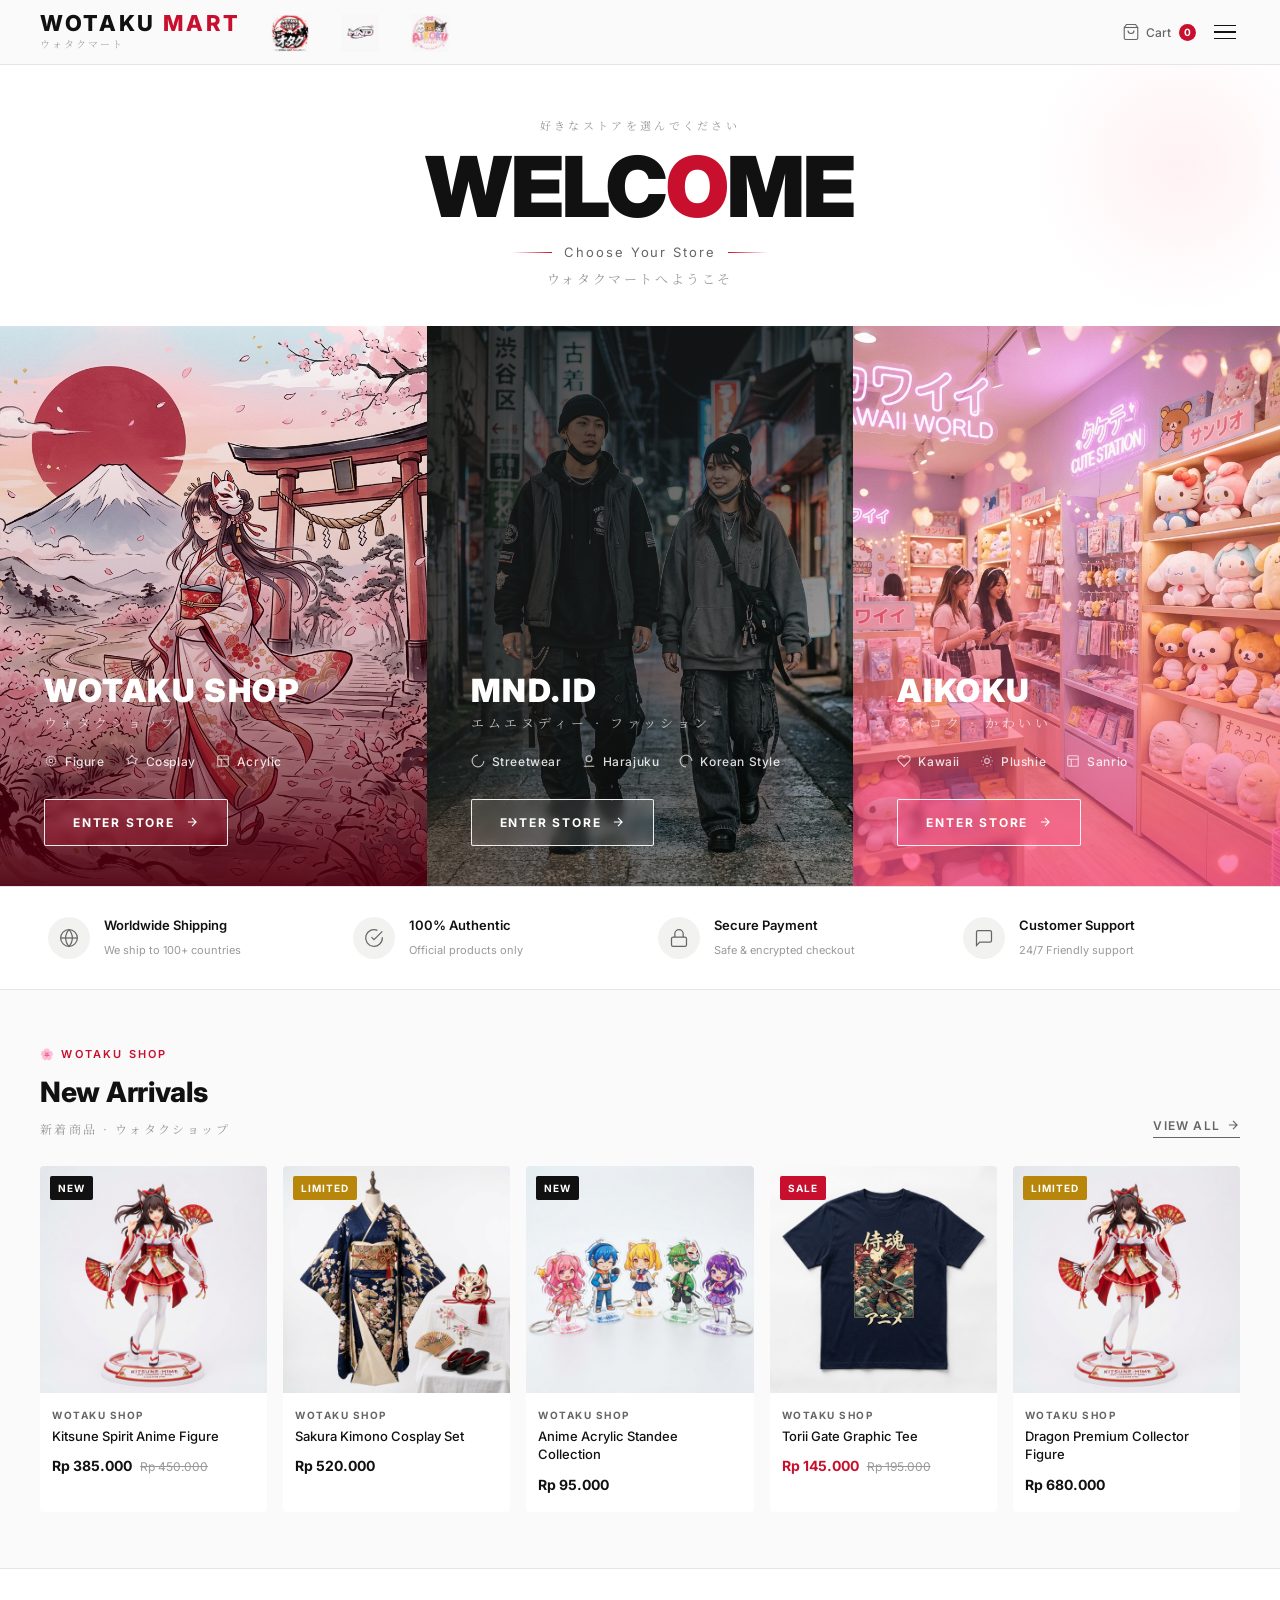
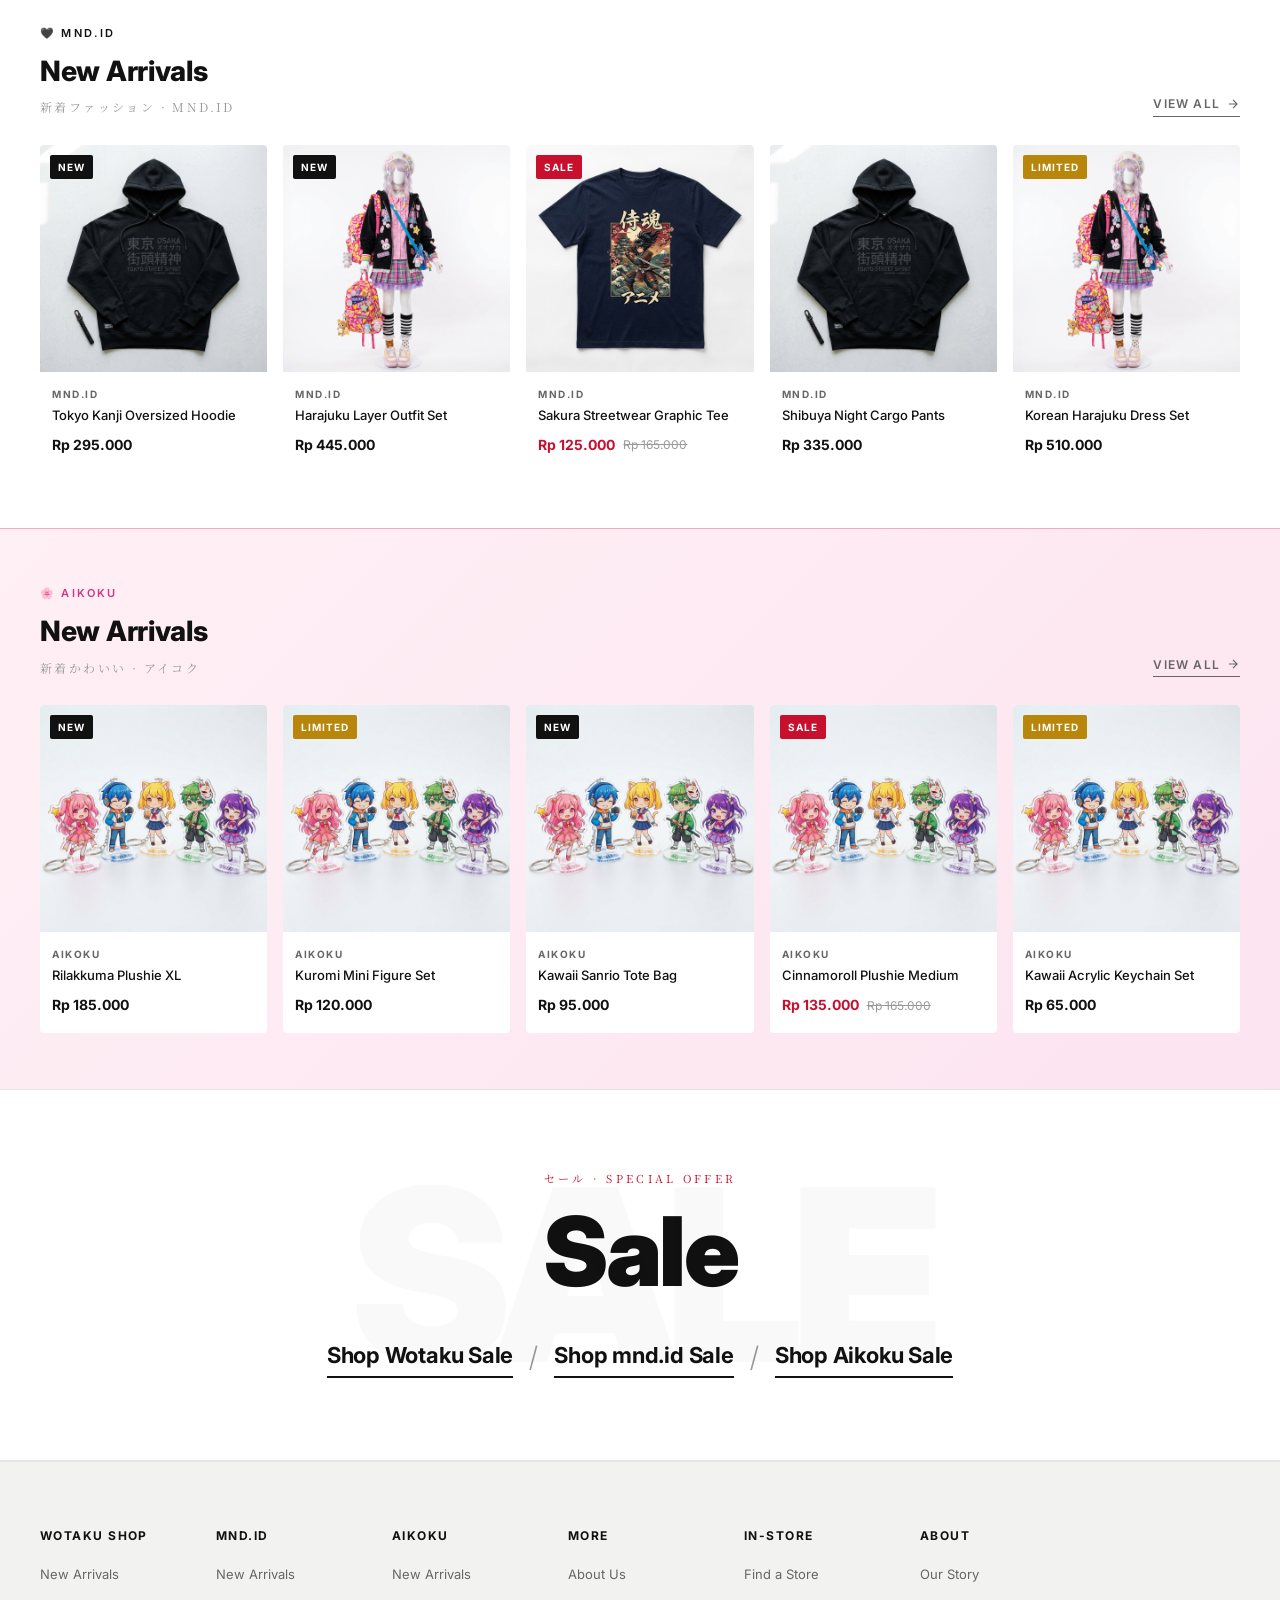
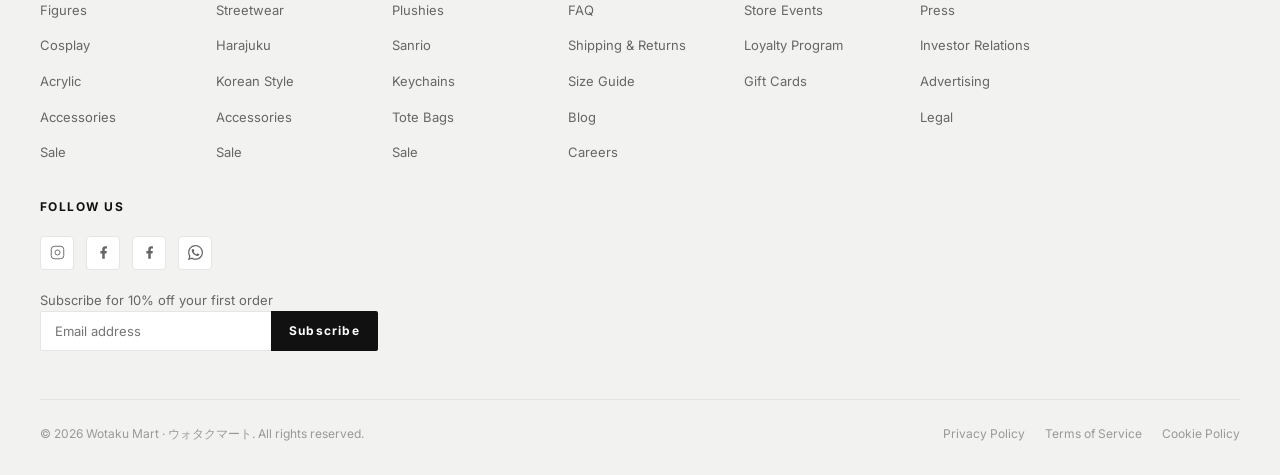
==== index.html @ 978fac5f "update" ====
<!DOCTYPE html>
<html lang="id">

<head>
  <meta charset="UTF-8" />
  <meta name="viewport" content="width=device-width, initial-scale=1.0" />
  <title>WOTAKU MART — Japanese Merchandise & Fashion Shop</title>
  <meta name="description"
    content="Wotaku Mart — Premium Japanese merchandise, anime figures, cosplay & Harajuku streetwear. Shop Wotaku Shop and mnd.id collections." />
  <meta name="keywords"
    content="anime merchandise, Japanese fashion, cosplay, Harajuku, streetwear, otaku shop, figure collection" />
  <meta property="og:title" content="WOTAKU MART — Japanese Merchandise & Fashion" />
  <meta property="og:description" content="Premium Japanese merchandise and fashion - Wotaku Shop & mnd.id" />
  <link rel="stylesheet" href="css/style.css" />
  <link rel="preconnect" href="https://fonts.googleapis.com" />
  <link rel="preconnect" href="https://fonts.gstatic.com" crossorigin />
</head>

<body>

  <!-- Sakura Particles -->
  <div class="sakura-container" id="sakuraContainer" aria-hidden="true"></div>

  <!-- Mobile Menu Overlay -->
  <div class="menu-overlay" id="menuOverlay" role="dialog" aria-modal="true" aria-label="Navigation Menu"></div>
  <nav class="mobile-menu" id="mobileMenu" aria-label="Mobile Navigation">
    <div class="mobile-menu-header">
      <div class="mobile-menu-logo">WOTAKU <span class="red">MART</span></div>
      <button class="close-menu-btn" id="closeMenuBtn" aria-label="Close menu">
        <svg viewBox="0 0 24 24" fill="none" stroke="currentColor" stroke-width="1.5">
          <path d="M6 18L18 6M6 6l12 12" />
        </svg>
      </button>
    </div>
    <div class="mobile-nav-links">
      <a href="index.html" class="mobile-logo-link">
        <img src="assets/images/logo_wotaku.png" alt="Wotaku Shop" class="mobile-brand-logo" />
        <span class="nav-jp">ウォタクショップ</span>
      </a>
      <a href="#mnd-id" class="mobile-logo-link">
        <img src="assets/images/logo_mnd.png" alt="MND.ID" class="mobile-brand-logo" />
        <span class="nav-jp">エムエヌディー</span>
      </a>
      <a href="#aikoku" class="mobile-logo-link">
        <img src="assets/images/logo_AIKOKU.png" alt="Aikoku" class="mobile-brand-logo" />
        <span class="nav-jp">アイコク</span>
      </a>
      <a href="index.html" class="mobile-nav-main">
        <svg viewBox="0 0 24 24" fill="none" stroke="currentColor" stroke-width="1.5" width="18" height="18"><path d="M3 9l9-7 9 7v11a2 2 0 0 1-2 2H5a2 2 0 0 1-2-2z"/><polyline points="9 22 9 12 15 12 15 22"/></svg>
        Home
      </a>
      <a href="shop.html" class="mobile-nav-main">
        <svg viewBox="0 0 24 24" fill="none" stroke="currentColor" stroke-width="1.5" width="18" height="18"><path d="M6 2L3 6v14a2 2 0 0 0 2 2h14a2 2 0 0 0 2-2V6l-3-4z"/><line x1="3" y1="6" x2="21" y2="6"/><path d="M16 10a4 4 0 0 1-8 0"/></svg>
        Shop
      </a>
      <a href="contact.html" class="mobile-nav-main">
        <svg viewBox="0 0 24 24" fill="none" stroke="currentColor" stroke-width="1.5" width="18" height="18"><path d="M21 15a2 2 0 0 1-2 2H7l-4 4V5a2 2 0 0 1 2-2h14a2 2 0 0 1 2 2z"/></svg>
        Contact
      </a>
    </div>
  </nav>


  <!-- ═══ NAVBAR ═══ -->
  <header class="navbar" id="navbar">
    <div class="nav-container">
      <!-- Nav Left: Logo + Store logos -->
      <div class="nav-left">
        <a href="#" class="nav-logo" aria-label="Wotaku Mart Home">
          <div class="logo-brand">WOTAKU <span class="red">MART</span></div>
          <div class="logo-jp">ウォタクマート</div>
        </a>
        <nav class="nav-links" aria-label="Main navigation">
          <a href="#wotaku-shop" class="nav-logo-link">
            <img src="assets/images/logo_wotaku.png" alt="Wotaku Shop" class="nav-brand-logo" />
          </a>
          <a href="#mnd-id" class="nav-logo-link">
            <img src="assets/images/logo_mnd.png" alt="MND.ID" class="nav-brand-logo" />
          </a>
          <a href="#aikoku" class="nav-logo-link">
            <img src="assets/images/logo_AIKOKU.png" alt="Aikoku" class="nav-brand-logo" />
          </a>
        </nav>
      </div>

      <!-- Nav Right: Cart + Hamburger -->
      <div class="nav-right">
        <button class="nav-icon-btn" aria-label="Shopping cart, 0 items" id="cartBtn">
          <svg viewBox="0 0 24 24" fill="none" stroke="currentColor" stroke-width="1.5">
            <path d="M6 2L3 6v14a2 2 0 0 0 2 2h14a2 2 0 0 0 2-2V6l-3-4z" />
            <line x1="3" y1="6" x2="21" y2="6" />
            <path d="M16 10a4 4 0 0 1-8 0" />
          </svg>
          <span>Cart</span>
          <span class="cart-count" aria-label="0 items">0</span>
        </button>
        <button class="hamburger-btn" id="hamburgerBtn" aria-label="Open menu" aria-expanded="false">
          <span></span>
          <span></span>
          <span></span>
        </button>
      </div>
    </div>
  </header>

  <!-- ═══ HERO — STORE SELECTOR ═══ -->
  <section class="hero-section" aria-labelledby="hero-heading">
    <!-- Side Labels (inspired by HBX) -->
    <div class="side-label side-label-left" aria-hidden="true">アニメ ANIME</div>
    <div class="side-label side-label-right" aria-hidden="true">ファッション FASHION</div>

    <!-- Welcome Text -->
    <div class="hero-welcome fade-up">
      <p class="hero-welcome-sub">好きなストアを選んでください</p>
      <h1 id="hero-heading">WELC<span class="red">O</span>ME</h1>
      <div class="hero-divider">Choose Your Store</div>
      <p class="hero-jp-subtitle">ウォタクマートへようこそ</p>
    </div>

    <!-- Store Panels -->
    <div class="store-panels" role="navigation" aria-label="Store Selection">

      <!-- Panel 1: Wotaku Shop -->
      <article class="store-panel panel-wotaku fade-up" id="wotaku-shop" tabindex="0" role="button"
        aria-label="Enter Wotaku Shop - Anime merchandise store">
        <div class="panel-bg"
          style="background-image: url('assets/images/hero_wotaku.png'); background-size: cover; background-repeat: no-repeat; background-position: center; background-color: #7a0a1a;">
        </div>
        <div class="panel-overlay"></div>
        <div class="panel-content">

          <h2 class="panel-title">WOTAKU SHOP</h2>
          <p class="panel-title-jp">ウォタクショップ</p>
          <div class="panel-tags">
            <span class="panel-tag">
              <svg viewBox="0 0 24 24" fill="none" stroke="currentColor" stroke-width="2">
                <circle cx="12" cy="12" r="3" />
                <circle cx="12" cy="12" r="8" stroke-dasharray="2 1" />
              </svg>
              Figure
            </span>
            <span class="panel-tag">
              <svg viewBox="0 0 24 24" fill="none" stroke="currentColor" stroke-width="2">
                <path d="M12 2L8 7l-5 1.5 3.5 3.5L5.5 17 12 14l6.5 3-.5-5L21 8.5 16 7z" />
              </svg>
              Cosplay
            </span>
            <span class="panel-tag">
              <svg viewBox="0 0 24 24" fill="none" stroke="currentColor" stroke-width="2">
                <rect x="3" y="3" width="18" height="18" rx="2" />
                <path d="M3 9h18M9 21V9" />
              </svg>
              Acrylic
            </span>
          </div>
          <a href="shop.html#wotaku-section" class="panel-cta" aria-label="Enter Wotaku Shop">
            ENTER STORE
            <svg viewBox="0 0 24 24" fill="none" stroke="currentColor" stroke-width="2">
              <path d="M5 12h14M12 5l7 7-7 7" />
            </svg>
          </a>
        </div>
      </article>

      <!-- Panel 2: mnd.id -->
      <article class="store-panel panel-mnd fade-up" id="mnd-id" tabindex="0" role="button"
        aria-label="Enter MND.ID - Japanese streetwear fashion store">
        <div class="panel-bg"
          style="background-image: url('assets/images/hero_mnd.png'); background-size: cover; background-position: center;">
        </div>
        <div class="panel-overlay"></div>
        <div class="panel-content">

          <h2 class="panel-title">MND.ID</h2>
          <p class="panel-title-jp">エムエヌディー · ファッション</p>
          <div class="panel-tags">
            <span class="panel-tag">
              <svg viewBox="0 0 24 24" fill="none" stroke="currentColor" stroke-width="2">
                <path d="M12 2a10 10 0 1 0 10 10" />
              </svg>
              Streetwear
            </span>
            <span class="panel-tag">
              <svg viewBox="0 0 24 24" fill="none" stroke="currentColor" stroke-width="2">
                <circle cx="12" cy="8" r="5" />
                <path d="M3 21h18" />
              </svg>
              Harajuku
            </span>
            <span class="panel-tag">
              <svg viewBox="0 0 24 24" fill="none" stroke="currentColor" stroke-width="2">
                <path d="M12 22C6.48 22 2 17.52 2 12S6.48 2 12 2s10 4.48 10 10" />
              </svg>
              Korean Style
            </span>
          </div>
          <a href="shop.html#mnd-section" class="panel-cta" aria-label="Enter MND.ID fashion store">
            ENTER STORE
            <svg viewBox="0 0 24 24" fill="none" stroke="currentColor" stroke-width="2">
              <path d="M5 12h14M12 5l7 7-7 7" />
            </svg>
          </a>
        </div>
      </article>

      <!-- Panel 3: Aikoku -->
      <article class="store-panel panel-aikoku fade-up" id="aikoku" tabindex="0" role="button"
        aria-label="Enter Aikoku - Kawaii merchandise store">
        <div class="panel-bg"
          style="background-image: url('assets/images/hero_aikoku.png'); background-size: cover; background-position: center; background-color: #f9a8c4;">
        </div>
        <div class="panel-overlay" style="background: linear-gradient(to top, rgba(249,80,140,0.75) 0%, rgba(249,168,196,0.15) 60%, transparent 100%);"></div>
        <div class="panel-content">
          <h2 class="panel-title">AIKOKU</h2>
          <p class="panel-title-jp">アイコク · かわいい</p>
          <div class="panel-tags">
            <span class="panel-tag">
              <svg viewBox="0 0 24 24" fill="none" stroke="currentColor" stroke-width="2">
                <path d="M20.84 4.61a5.5 5.5 0 0 0-7.78 0L12 5.67l-1.06-1.06a5.5 5.5 0 0 0-7.78 7.78l1.06 1.06L12 21.23l7.78-7.78 1.06-1.06a5.5 5.5 0 0 0 0-7.78z" />
              </svg>
              Kawaii
            </span>
            <span class="panel-tag">
              <svg viewBox="0 0 24 24" fill="none" stroke="currentColor" stroke-width="2">
                <circle cx="12" cy="12" r="4"/>
                <path d="M12 2v2M12 20v2M4.93 4.93l1.41 1.41M17.66 17.66l1.41 1.41M2 12h2M20 12h2M4.93 19.07l1.41-1.41M17.66 6.34l1.41-1.41"/>
              </svg>
              Plushie
            </span>
            <span class="panel-tag">
              <svg viewBox="0 0 24 24" fill="none" stroke="currentColor" stroke-width="2">
                <rect x="3" y="3" width="18" height="18" rx="2" />
                <path d="M3 9h18M9 21V9" />
              </svg>
              Sanrio
            </span>
          </div>
          <a href="shop.html#aikoku-section" class="panel-cta" aria-label="Enter Aikoku store">
            ENTER STORE
            <svg viewBox="0 0 24 24" fill="none" stroke="currentColor" stroke-width="2">
              <path d="M5 12h14M12 5l7 7-7 7" />
            </svg>
          </a>
        </div>
      </article>

    </div>
  </section>

  <!-- ═══ TRUST BADGES ═══ -->
  <section class="trust-badges" aria-label="Shopping guarantees">
    <div class="trust-inner">
      <div class="trust-item fade-up">
        <div class="trust-icon">
          <svg viewBox="0 0 24 24" fill="none" stroke="currentColor" stroke-width="1.5">
            <circle cx="12" cy="12" r="10" />
            <path d="M12 2a14.5 14.5 0 0 0 0 20 14.5 14.5 0 0 0 0-20" />
            <path d="M2 12h20" />
          </svg>
        </div>
        <div class="trust-text">
          <strong>Worldwide Shipping</strong>
          <span>We ship to 100+ countries</span>
        </div>
      </div>
      <div class="trust-item fade-up" style="transition-delay: 0.1s">
        <div class="trust-icon">
          <svg viewBox="0 0 24 24" fill="none" stroke="currentColor" stroke-width="1.5">
            <path d="M22 11.08V12a10 10 0 1 1-5.93-9.14" />
            <polyline points="22 4 12 14.01 9 11.01" />
          </svg>
        </div>
        <div class="trust-text">
          <strong>100% Authentic</strong>
          <span>Official products only</span>
        </div>
      </div>
      <div class="trust-item fade-up" style="transition-delay: 0.2s">
        <div class="trust-icon">
          <svg viewBox="0 0 24 24" fill="none" stroke="currentColor" stroke-width="1.5">
            <rect x="3" y="11" width="18" height="11" rx="2" ry="2" />
            <path d="M7 11V7a5 5 0 0 1 10 0v4" />
          </svg>
        </div>
        <div class="trust-text">
          <strong>Secure Payment</strong>
          <span>Safe & encrypted checkout</span>
        </div>
      </div>
      <div class="trust-item fade-up" style="transition-delay: 0.3s">
        <div class="trust-icon">
          <svg viewBox="0 0 24 24" fill="none" stroke="currentColor" stroke-width="1.5">
            <path d="M21 15a2 2 0 0 1-2 2H7l-4 4V5a2 2 0 0 1 2-2h14a2 2 0 0 1 2 2z" />
          </svg>
        </div>
        <div class="trust-text">
          <strong>Customer Support</strong>
          <span>24/7 Friendly support</span>
        </div>
      </div>
    </div>
  </section>

  <!-- ═══ NEW ARRIVALS — WOTAKU SHOP ═══ -->
  <section class="product-section" aria-labelledby="wotaku-arrivals-title" id="new-arrivals">
    <div class="section-header fade-up">
      <div class="section-title-group">
        <p class="section-tag">🌸 Wotaku Shop</p>
        <h2 class="section-title" id="wotaku-arrivals-title">New Arrivals</h2>
        <p class="section-title-jp">新着商品 · ウォタクショップ</p>
      </div>
      <a href="shop.html#wotaku-section" class="section-view-all">
        View All
        <svg viewBox="0 0 24 24" fill="none" stroke="currentColor" stroke-width="2">
          <path d="M5 12h14M12 5l7 7-7 7" />
        </svg>
      </a>
    </div>

    <div class="product-scroll-wrapper">
      <button class="scroll-btn scroll-btn-prev" aria-label="Scroll left" data-target="wotakuScroll">
        <svg viewBox="0 0 24 24" fill="none" stroke="currentColor" stroke-width="2">
          <path d="M19 12H5M12 19l-7-7 7-7" />
        </svg>
      </button>
      <div class="product-scroll" id="wotakuScroll" role="list">

        <!-- Product 1 -->
        <article class="product-card fade-up" role="listitem">
          <div class="product-image-wrap">
            <img src="assets/images/prod_figure.png" alt="Kitsune Spirit Anime Figure" loading="lazy" />
            <span class="product-badge badge-new">New</span>
            <button class="product-wishlist" aria-label="Add to wishlist">
              <svg viewBox="0 0 24 24" fill="none" stroke="currentColor" stroke-width="2">
                <path
                  d="M20.84 4.61a5.5 5.5 0 0 0-7.78 0L12 5.67l-1.06-1.06a5.5 5.5 0 0 0-7.78 7.78l1.06 1.06L12 21.23l7.78-7.78 1.06-1.06a5.5 5.5 0 0 0 0-7.78z" />
              </svg>
            </button>
          </div>
          <div class="product-info">
            <p class="product-brand">Wotaku Shop</p>
            <p class="product-name">Kitsune Spirit Anime Figure</p>
            <div class="product-price">
              <span>Rp 385.000</span>
              <span class="price-original">Rp 450.000</span>
            </div>
          </div>
        </article>

        <!-- Product 2 -->
        <article class="product-card fade-up" style="transition-delay: 0.08s" role="listitem">
          <div class="product-image-wrap">
            <img src="assets/images/prod_cosplay.png" alt="Sakura Kimono Cosplay Set" loading="lazy" />
            <span class="product-badge badge-limited">Limited</span>
            <button class="product-wishlist" aria-label="Add to wishlist">
              <svg viewBox="0 0 24 24" fill="none" stroke="currentColor" stroke-width="2">
                <path
                  d="M20.84 4.61a5.5 5.5 0 0 0-7.78 0L12 5.67l-1.06-1.06a5.5 5.5 0 0 0-7.78 7.78l1.06 1.06L12 21.23l7.78-7.78 1.06-1.06a5.5 5.5 0 0 0 0-7.78z" />
              </svg>
            </button>
          </div>
          <div class="product-info">
            <p class="product-brand">Wotaku Shop</p>
            <p class="product-name">Sakura Kimono Cosplay Set</p>
            <div class="product-price">
              <span>Rp 520.000</span>
            </div>
          </div>
        </article>

        <!-- Product 3 -->
        <article class="product-card fade-up" style="transition-delay: 0.16s" role="listitem">
          <div class="product-image-wrap">
            <img src="assets/images/prod_acrylic.png" alt="Anime Acrylic Standee Collection" loading="lazy" />
            <span class="product-badge badge-new">New</span>
            <button class="product-wishlist" aria-label="Add to wishlist">
              <svg viewBox="0 0 24 24" fill="none" stroke="currentColor" stroke-width="2">
                <path
                  d="M20.84 4.61a5.5 5.5 0 0 0-7.78 0L12 5.67l-1.06-1.06a5.5 5.5 0 0 0-7.78 7.78l1.06 1.06L12 21.23l7.78-7.78 1.06-1.06a5.5 5.5 0 0 0 0-7.78z" />
              </svg>
            </button>
          </div>
          <div class="product-info">
            <p class="product-brand">Wotaku Shop</p>
            <p class="product-name">Anime Acrylic Standee Collection</p>
            <div class="product-price">
              <span>Rp 95.000</span>
            </div>
          </div>
        </article>

        <!-- Product 4 -->
        <article class="product-card fade-up" style="transition-delay: 0.24s" role="listitem">
          <div class="product-image-wrap">
            <img src="assets/images/prod_tshirt.png" alt="Torii Gate Graphic Tee" loading="lazy" />
            <span class="product-badge badge-sale">Sale</span>
            <button class="product-wishlist" aria-label="Add to wishlist">
              <svg viewBox="0 0 24 24" fill="none" stroke="currentColor" stroke-width="2">
                <path
                  d="M20.84 4.61a5.5 5.5 0 0 0-7.78 0L12 5.67l-1.06-1.06a5.5 5.5 0 0 0-7.78 7.78l1.06 1.06L12 21.23l7.78-7.78 1.06-1.06a5.5 5.5 0 0 0 0-7.78z" />
              </svg>
            </button>
          </div>
          <div class="product-info">
            <p class="product-brand">Wotaku Shop</p>
            <p class="product-name">Torii Gate Graphic Tee</p>
            <div class="product-price">
              <span class="price-sale">Rp 145.000</span>
              <span class="price-original">Rp 195.000</span>
            </div>
          </div>
        </article>

        <!-- Product 5 -->
        <article class="product-card fade-up" style="transition-delay: 0.32s" role="listitem">
          <div class="product-image-wrap">
            <img src="assets/images/prod_figure.png" alt="Dragon Anime Premium Figure" loading="lazy" />
            <span class="product-badge badge-limited">Limited</span>
            <button class="product-wishlist" aria-label="Add to wishlist">
              <svg viewBox="0 0 24 24" fill="none" stroke="currentColor" stroke-width="2">
                <path
                  d="M20.84 4.61a5.5 5.5 0 0 0-7.78 0L12 5.67l-1.06-1.06a5.5 5.5 0 0 0-7.78 7.78l1.06 1.06L12 21.23l7.78-7.78 1.06-1.06a5.5 5.5 0 0 0 0-7.78z" />
              </svg>
            </button>
          </div>
          <div class="product-info">
            <p class="product-brand">Wotaku Shop</p>
            <p class="product-name">Dragon Premium Collector Figure</p>
            <div class="product-price">
              <span>Rp 680.000</span>
            </div>
          </div>
        </article>

      </div>
      <button class="scroll-btn scroll-btn-next" aria-label="Scroll right" data-target="wotakuScroll">
        <svg viewBox="0 0 24 24" fill="none" stroke="currentColor" stroke-width="2">
          <path d="M5 12h14M12 5l7 7-7 7" />
        </svg>
      </button>
    </div>
  </section>

  <!-- ═══ NEW ARRIVALS — MND.ID ═══ -->
  <section class="product-section" aria-labelledby="mnd-arrivals-title"
    style="background: var(--bg-white); border-top: 1px solid var(--border);">
    <div class="section-header fade-up">
      <div class="section-title-group">
        <p class="section-tag" style="color: var(--text-primary);">🖤 mnd.id</p>
        <h2 class="section-title" id="mnd-arrivals-title">New Arrivals</h2>
        <p class="section-title-jp">新着ファッション · MND.ID</p>
      </div>
      <a href="shop.html#mnd-section" class="section-view-all">
        View All
        <svg viewBox="0 0 24 24" fill="none" stroke="currentColor" stroke-width="2">
          <path d="M5 12h14M12 5l7 7-7 7" />
        </svg>
      </a>
    </div>

    <div class="product-scroll-wrapper">
      <button class="scroll-btn scroll-btn-prev" aria-label="Scroll left" data-target="mndScroll">
        <svg viewBox="0 0 24 24" fill="none" stroke="currentColor" stroke-width="2">
          <path d="M19 12H5M12 19l-7-7 7-7" />
        </svg>
      </button>
      <div class="product-scroll" id="mndScroll" role="list">

        <!-- MND Product 1 -->
        <article class="product-card fade-up" role="listitem">
          <div class="product-image-wrap">
            <img src="assets/images/prod_hoodie.png" alt="Tokyo Kanji Oversized Hoodie" loading="lazy" />
            <span class="product-badge badge-new">New</span>
            <button class="product-wishlist" aria-label="Add to wishlist">
              <svg viewBox="0 0 24 24" fill="none" stroke="currentColor" stroke-width="2">
                <path
                  d="M20.84 4.61a5.5 5.5 0 0 0-7.78 0L12 5.67l-1.06-1.06a5.5 5.5 0 0 0-7.78 7.78l1.06 1.06L12 21.23l7.78-7.78 1.06-1.06a5.5 5.5 0 0 0 0-7.78z" />
              </svg>
            </button>
          </div>
          <div class="product-info">
            <p class="product-brand">mnd.id</p>
            <p class="product-name">Tokyo Kanji Oversized Hoodie</p>
            <div class="product-price">
              <span>Rp 295.000</span>
            </div>
          </div>
        </article>

        <!-- MND Product 2 -->
        <article class="product-card fade-up" style="transition-delay: 0.08s" role="listitem">
          <div class="product-image-wrap">
            <img src="assets/images/prod_harajuku.png" alt="Harajuku Layer Set" loading="lazy" />
            <span class="product-badge badge-new">New</span>
            <button class="product-wishlist" aria-label="Add to wishlist">
              <svg viewBox="0 0 24 24" fill="none" stroke="currentColor" stroke-width="2">
                <path
                  d="M20.84 4.61a5.5 5.5 0 0 0-7.78 0L12 5.67l-1.06-1.06a5.5 5.5 0 0 0-7.78 7.78l1.06 1.06L12 21.23l7.78-7.78 1.06-1.06a5.5 5.5 0 0 0 0-7.78z" />
              </svg>
            </button>
          </div>
          <div class="product-info">
            <p class="product-brand">mnd.id</p>
            <p class="product-name">Harajuku Layer Outfit Set</p>
            <div class="product-price">
              <span>Rp 445.000</span>
            </div>
          </div>
        </article>

        <!-- MND Product 3 -->
        <article class="product-card fade-up" style="transition-delay: 0.16s" role="listitem">
          <div class="product-image-wrap">
            <img src="assets/images/prod_tshirt.png" alt="Sakura Streetwear Tee" loading="lazy" />
            <span class="product-badge badge-sale">Sale</span>
            <button class="product-wishlist" aria-label="Add to wishlist">
              <svg viewBox="0 0 24 24" fill="none" stroke="currentColor" stroke-width="2">
                <path
                  d="M20.84 4.61a5.5 5.5 0 0 0-7.78 0L12 5.67l-1.06-1.06a5.5 5.5 0 0 0-7.78 7.78l1.06 1.06L12 21.23l7.78-7.78 1.06-1.06a5.5 5.5 0 0 0 0-7.78z" />
              </svg>
            </button>
          </div>
          <div class="product-info">
            <p class="product-brand">mnd.id</p>
            <p class="product-name">Sakura Streetwear Graphic Tee</p>
            <div class="product-price">
              <span class="price-sale">Rp 125.000</span>
              <span class="price-original">Rp 165.000</span>
            </div>
          </div>
        </article>

        <!-- MND Product 4 -->
        <article class="product-card fade-up" style="transition-delay: 0.24s" role="listitem">
          <div class="product-image-wrap">
            <img src="assets/images/prod_hoodie.png" alt="Shibuya Night Cargo Pants" loading="lazy" />
            <button class="product-wishlist" aria-label="Add to wishlist">
              <svg viewBox="0 0 24 24" fill="none" stroke="currentColor" stroke-width="2">
                <path
                  d="M20.84 4.61a5.5 5.5 0 0 0-7.78 0L12 5.67l-1.06-1.06a5.5 5.5 0 0 0-7.78 7.78l1.06 1.06L12 21.23l7.78-7.78 1.06-1.06a5.5 5.5 0 0 0 0-7.78z" />
              </svg>
            </button>
          </div>
          <div class="product-info">
            <p class="product-brand">mnd.id</p>
            <p class="product-name">Shibuya Night Cargo Pants</p>
            <div class="product-price">
              <span>Rp 335.000</span>
            </div>
          </div>
        </article>

        <!-- MND Product 5 -->
        <article class="product-card fade-up" style="transition-delay: 0.32s" role="listitem">
          <div class="product-image-wrap">
            <img src="assets/images/prod_harajuku.png" alt="Korean Harajuku Dress Set" loading="lazy" />
            <span class="product-badge badge-limited">Limited</span>
            <button class="product-wishlist" aria-label="Add to wishlist">
              <svg viewBox="0 0 24 24" fill="none" stroke="currentColor" stroke-width="2">
                <path
                  d="M20.84 4.61a5.5 5.5 0 0 0-7.78 0L12 5.67l-1.06-1.06a5.5 5.5 0 0 0-7.78 7.78l1.06 1.06L12 21.23l7.78-7.78 1.06-1.06a5.5 5.5 0 0 0 0-7.78z" />
              </svg>
            </button>
          </div>
          <div class="product-info">
            <p class="product-brand">mnd.id</p>
            <p class="product-name">Korean Harajuku Dress Set</p>
            <div class="product-price">
              <span>Rp 510.000</span>
            </div>
          </div>
        </article>

      </div>
      <button class="scroll-btn scroll-btn-next" aria-label="Scroll right" data-target="mndScroll">
        <svg viewBox="0 0 24 24" fill="none" stroke="currentColor" stroke-width="2">
          <path d="M5 12h14M12 5l7 7-7 7" />
        </svg>
      </button>
    </div>
  </section>

  <!-- ═══ NEW ARRIVALS — AIKOKU ═══ -->
  <section class="product-section" aria-labelledby="aikoku-arrivals-title"
    style="background: linear-gradient(135deg, #fff0f5 0%, #fce4f0 100%); border-top: 1px solid #f9a8c4;">
    <div class="section-header fade-up">
      <div class="section-title-group">
        <p class="section-tag" style="color: #d63384;">🌸 Aikoku</p>
        <h2 class="section-title" id="aikoku-arrivals-title">New Arrivals</h2>
        <p class="section-title-jp">新着かわいい · アイコク</p>
      </div>
      <a href="shop.html#aikoku-section" class="section-view-all">
        View All
        <svg viewBox="0 0 24 24" fill="none" stroke="currentColor" stroke-width="2">
          <path d="M5 12h14M12 5l7 7-7 7" />
        </svg>
      </a>
    </div>

    <div class="product-scroll-wrapper">
      <button class="scroll-btn scroll-btn-prev" aria-label="Scroll left" data-target="aikokuScroll">
        <svg viewBox="0 0 24 24" fill="none" stroke="currentColor" stroke-width="2">
          <path d="M19 12H5M12 19l-7-7 7-7" />
        </svg>
      </button>
      <div class="product-scroll" id="aikokuScroll" role="list">

        <!-- Aikoku Product 1 -->
        <article class="product-card fade-up" role="listitem">
          <div class="product-image-wrap">
            <img src="assets/images/prod_acrylic.png" alt="Rilakkuma Plushie XL" loading="lazy" />
            <span class="product-badge badge-new">New</span>
            <button class="product-wishlist" aria-label="Add to wishlist">
              <svg viewBox="0 0 24 24" fill="none" stroke="currentColor" stroke-width="2">
                <path d="M20.84 4.61a5.5 5.5 0 0 0-7.78 0L12 5.67l-1.06-1.06a5.5 5.5 0 0 0-7.78 7.78l1.06 1.06L12 21.23l7.78-7.78 1.06-1.06a5.5 5.5 0 0 0 0-7.78z" />
              </svg>
            </button>
          </div>
          <div class="product-info">
            <p class="product-brand">Aikoku</p>
            <p class="product-name">Rilakkuma Plushie XL</p>
            <div class="product-price"><span>Rp 185.000</span></div>
          </div>
        </article>

        <!-- Aikoku Product 2 -->
        <article class="product-card fade-up" style="transition-delay: 0.08s" role="listitem">
          <div class="product-image-wrap">
            <img src="assets/images/prod_acrylic.png" alt="Kuromi Mini Figure Set" loading="lazy" />
            <span class="product-badge badge-limited">Limited</span>
            <button class="product-wishlist" aria-label="Add to wishlist">
              <svg viewBox="0 0 24 24" fill="none" stroke="currentColor" stroke-width="2">
                <path d="M20.84 4.61a5.5 5.5 0 0 0-7.78 0L12 5.67l-1.06-1.06a5.5 5.5 0 0 0-7.78 7.78l1.06 1.06L12 21.23l7.78-7.78 1.06-1.06a5.5 5.5 0 0 0 0-7.78z" />
              </svg>
            </button>
          </div>
          <div class="product-info">
            <p class="product-brand">Aikoku</p>
            <p class="product-name">Kuromi Mini Figure Set</p>
            <div class="product-price"><span>Rp 120.000</span></div>
          </div>
        </article>

        <!-- Aikoku Product 3 -->
        <article class="product-card fade-up" style="transition-delay: 0.16s" role="listitem">
          <div class="product-image-wrap">
            <img src="assets/images/prod_acrylic.png" alt="Kawaii Sanrio Tote Bag" loading="lazy" />
            <span class="product-badge badge-new">New</span>
            <button class="product-wishlist" aria-label="Add to wishlist">
              <svg viewBox="0 0 24 24" fill="none" stroke="currentColor" stroke-width="2">
                <path d="M20.84 4.61a5.5 5.5 0 0 0-7.78 0L12 5.67l-1.06-1.06a5.5 5.5 0 0 0-7.78 7.78l1.06 1.06L12 21.23l7.78-7.78 1.06-1.06a5.5 5.5 0 0 0 0-7.78z" />
              </svg>
            </button>
          </div>
          <div class="product-info">
            <p class="product-brand">Aikoku</p>
            <p class="product-name">Kawaii Sanrio Tote Bag</p>
            <div class="product-price"><span>Rp 95.000</span></div>
          </div>
        </article>

        <!-- Aikoku Product 4 -->
        <article class="product-card fade-up" style="transition-delay: 0.24s" role="listitem">
          <div class="product-image-wrap">
            <img src="assets/images/prod_acrylic.png" alt="Cinnamoroll Plushie Medium" loading="lazy" />
            <span class="product-badge badge-sale">Sale</span>
            <button class="product-wishlist" aria-label="Add to wishlist">
              <svg viewBox="0 0 24 24" fill="none" stroke="currentColor" stroke-width="2">
                <path d="M20.84 4.61a5.5 5.5 0 0 0-7.78 0L12 5.67l-1.06-1.06a5.5 5.5 0 0 0-7.78 7.78l1.06 1.06L12 21.23l7.78-7.78 1.06-1.06a5.5 5.5 0 0 0 0-7.78z" />
              </svg>
            </button>
          </div>
          <div class="product-info">
            <p class="product-brand">Aikoku</p>
            <p class="product-name">Cinnamoroll Plushie Medium</p>
            <div class="product-price">
              <span class="price-sale">Rp 135.000</span>
              <span class="price-original">Rp 165.000</span>
            </div>
          </div>
        </article>

        <!-- Aikoku Product 5 -->
        <article class="product-card fade-up" style="transition-delay: 0.32s" role="listitem">
          <div class="product-image-wrap">
            <img src="assets/images/prod_acrylic.png" alt="Kawaii Acrylic Keychain Set" loading="lazy" />
            <span class="product-badge badge-limited">Limited</span>
            <button class="product-wishlist" aria-label="Add to wishlist">
              <svg viewBox="0 0 24 24" fill="none" stroke="currentColor" stroke-width="2">
                <path d="M20.84 4.61a5.5 5.5 0 0 0-7.78 0L12 5.67l-1.06-1.06a5.5 5.5 0 0 0-7.78 7.78l1.06 1.06L12 21.23l7.78-7.78 1.06-1.06a5.5 5.5 0 0 0 0-7.78z" />
              </svg>
            </button>
          </div>
          <div class="product-info">
            <p class="product-brand">Aikoku</p>
            <p class="product-name">Kawaii Acrylic Keychain Set</p>
            <div class="product-price"><span>Rp 65.000</span></div>
          </div>
        </article>

      </div>
      <button class="scroll-btn scroll-btn-next" aria-label="Scroll right" data-target="aikokuScroll">
        <svg viewBox="0 0 24 24" fill="none" stroke="currentColor" stroke-width="2">
          <path d="M5 12h14M12 5l7 7-7 7" />
        </svg>
      </button>
    </div>
  </section>

  <!-- ═══ SALE BANNER ═══ -->
  <section class="sale-section fade-up" id="sale" aria-labelledby="sale-heading">
    <p class="sale-label">セール · Special Offer</p>
    <h2 class="sale-title" id="sale-heading">Sale</h2>
    <div class="sale-links">
      <a href="shop.html#wotaku-section" class="sale-link">Shop Wotaku Sale</a>
      <span class="sale-sep" aria-hidden="true">/</span>
      <a href="shop.html#mnd-section" class="sale-link">Shop mnd.id Sale</a>
      <span class="sale-sep" aria-hidden="true">/</span>
      <a href="shop.html#aikoku-section" class="sale-link">Shop Aikoku Sale</a>
    </div>
  </section>

  <!-- ═══ FOOTER ═══ -->
  <footer class="footer" aria-label="Site footer">
    <div class="footer-grid">

      <!-- Wotaku Shop -->
      <div>
        <h3 class="footer-col-title">Wotaku Shop</h3>
        <ul class="footer-links">
          <li><a href="#">New Arrivals</a></li>
          <li><a href="#">Figures</a></li>
          <li><a href="#">Cosplay</a></li>
          <li><a href="#">Acrylic</a></li>
          <li><a href="#">Accessories</a></li>
          <li><a href="#">Sale</a></li>
        </ul>
      </div>

      <!-- mnd.id -->
      <div>
        <h3 class="footer-col-title">mnd.id</h3>
        <ul class="footer-links">
          <li><a href="#">New Arrivals</a></li>
          <li><a href="#">Streetwear</a></li>
          <li><a href="#">Harajuku</a></li>
          <li><a href="#">Korean Style</a></li>
          <li><a href="#">Accessories</a></li>
          <li><a href="#">Sale</a></li>
        </ul>
      </div>

      <!-- Aikoku -->
      <div>
        <h3 class="footer-col-title">Aikoku</h3>
        <ul class="footer-links">
          <li><a href="#">New Arrivals</a></li>
          <li><a href="#">Plushies</a></li>
          <li><a href="#">Sanrio</a></li>
          <li><a href="#">Keychains</a></li>
          <li><a href="#">Tote Bags</a></li>
          <li><a href="#">Sale</a></li>
        </ul>
      </div>

      <!-- More -->
      <div>
        <h3 class="footer-col-title">More</h3>
        <ul class="footer-links">
          <li><a href="#">About Us</a></li>
          <li><a href="#">FAQ</a></li>
          <li><a href="#">Shipping & Returns</a></li>
          <li><a href="#">Size Guide</a></li>
          <li><a href="#">Blog</a></li>
          <li><a href="#">Careers</a></li>
        </ul>
      </div>

      <!-- In-Store -->
      <div>
        <h3 class="footer-col-title">In-Store</h3>
        <ul class="footer-links">
          <li><a href="#">Find a Store</a></li>
          <li><a href="#">Store Events</a></li>
          <li><a href="#">Loyalty Program</a></li>
          <li><a href="#">Gift Cards</a></li>
        </ul>
      </div>

      <!-- About -->
      <div>
        <h3 class="footer-col-title">About</h3>
        <ul class="footer-links">
          <li><a href="#">Our Story</a></li>
          <li><a href="#">Press</a></li>
          <li><a href="#">Investor Relations</a></li>
          <li><a href="#">Advertising</a></li>
          <li><a href="#">Legal</a></li>
        </ul>
      </div>

      <!-- Newsletter & Socials -->
      <div style="grid-column: span 2;">
        <h3 class="footer-col-title">Follow Us</h3>
        <div class="footer-socials" style="margin-bottom:16px;">
          <a href="https://www.instagram.com/mnd.shop_global/" target="_blank" rel="noopener noreferrer" class="social-btn" aria-label="Instagram"><svg viewBox="0 0 24 24" fill="none" stroke="currentColor" stroke-width="1.5"><rect x="2" y="2" width="20" height="20" rx="5"/><path d="M16 11.37A4 4 0 1 1 12.63 8 4 4 0 0 1 16 11.37z"/><line x1="17.5" y1="6.5" x2="17.51" y2="6.5"/></svg></a>
          <a href="https://www.facebook.com/profile.php?id=61590757362041" target="_blank" rel="noopener noreferrer" class="social-btn" aria-label="Facebook Wotaku Shop"><svg viewBox="0 0 24 24" fill="currentColor"><path d="M14 13.5h2.5l1-4H14v-2c0-1.03 0-2 2-2h1.5V2.14c-.326-.043-1.557-.14-2.857-.14C11.928 2 10 3.657 10 6.7v2.8H7v4h3V22h4v-8.5z"/></svg></a>
          <a href="https://www.facebook.com/profile.php?id=61590992671577" target="_blank" rel="noopener noreferrer" class="social-btn" aria-label="Facebook MND.ID"><svg viewBox="0 0 24 24" fill="currentColor"><path d="M14 13.5h2.5l1-4H14v-2c0-1.03 0-2 2-2h1.5V2.14c-.326-.043-1.557-.14-2.857-.14C11.928 2 10 3.657 10 6.7v2.8H7v4h3V22h4v-8.5z"/></svg></a>
          <a href="https://wa.me/6281385811993" target="_blank" rel="noopener noreferrer" class="social-btn" aria-label="WhatsApp"><svg viewBox="0 0 24 24" fill="currentColor"><path d="M17.472 14.382c-.297-.149-1.758-.867-2.03-.967-.273-.099-.471-.148-.67.15-.197.297-.767.966-.94 1.164-.173.199-.347.223-.644.075-.297-.15-1.255-.463-2.39-1.475-.883-.788-1.48-1.761-1.653-2.059-.173-.297-.018-.458.13-.606.134-.133.298-.347.446-.52.149-.174.198-.298.298-.497.099-.198.05-.371-.025-.52-.075-.149-.669-1.612-.916-2.207-.242-.579-.487-.5-.669-.51a12.8 12.8 0 0 0-.57-.01c-.198 0-.52.074-.792.372-.272.297-1.04 1.016-1.04 2.479 0 1.462 1.065 2.875 1.213 3.074.149.198 2.096 3.2 5.077 4.487.709.306 1.262.489 1.694.625.712.227 1.36.195 1.871.118.571-.085 1.758-.719 2.006-1.413.248-.694.248-1.289.173-1.413-.074-.124-.272-.198-.57-.347m-5.421 7.403h-.004a9.87 9.87 0 0 1-5.031-1.378l-.361-.214-3.741.982.998-3.648-.235-.374a9.86 9.86 0 0 1-1.51-5.26c.001-5.45 4.436-9.884 9.888-9.884 2.64 0 5.122 1.03 6.988 2.898a9.825 9.825 0 0 1 2.893 6.994c-.003 5.45-4.437 9.884-9.885 9.884m8.413-18.297A11.815 11.815 0 0 0 12.05 0C5.495 0 .16 5.335.157 11.892c0 2.096.547 4.142 1.588 5.945L.057 24l6.305-1.654a11.882 11.882 0 0 0 5.683 1.448h.005c6.554 0 11.89-5.335 11.893-11.893a11.821 11.821 0 0 0-3.48-8.413Z"/></svg></a>
        </div>
        <p style="margin-top: 20px; font-size: 13px; color: var(--text-secondary);">Subscribe for 10% off your first
          order</p>
        <form class="newsletter-form" id="newsletterForm" novalidate>
          <input type="email" id="newsletterEmail" class="newsletter-input" placeholder="Email address"
            autocomplete="email" aria-label="Email address" />
          <button type="submit" class="newsletter-btn">Subscribe</button>
        </form>
      </div>

    </div>

    <!-- Footer Bottom -->
    <div class="footer-bottom">
      <p>© 2026 Wotaku Mart · ウォタクマート. All rights reserved.</p>
      <div class="footer-bottom-links">
        <a href="#">Privacy Policy</a>
        <a href="#">Terms of Service</a>
        <a href="#">Cookie Policy</a>
      </div>
    </div>
  </footer>

  <script src="js/product-data.js"></script>
  <script src="js/main.js"></script>
  <script>
  // Make all product cards clickable — navigate to product detail page
  (function(){
    document.querySelectorAll('.product-card').forEach(function(card){
      var nameEl = card.querySelector('.product-name');
      if (!nameEl) return;
      var id = NAME_TO_ID[nameEl.textContent.trim()];
      if (!id) return;
      card.style.cursor = 'pointer';
      card.addEventListener('click', function(e){
        if (e.target.closest('.product-wishlist')) return;
        window.location.href = 'product.html?id=' + id;
      });
    });
  })();
  </script>
</body>

</html>
---- css/style.css ----
/* ================================================
   WOTAKU SHOP — Professional Japanese Theme
   Light Design | Premium Merchandise Store
   ================================================ */

@import url('https://fonts.googleapis.com/css2?family=Inter:wght@300;400;500;600;700;800;900&family=Noto+Serif+JP:wght@300;400;500;700;900&display=swap');

/* ─── CSS VARIABLES ─── */
:root {
  --bg-primary: #FAFAFA;
  --bg-secondary: #F2F2F0;
  --bg-white: #FFFFFF;
  --text-primary: #111111;
  --text-secondary: #666666;
  --text-muted: #999999;
  --accent-red: #C8102E;
  --accent-red-dark: #A00C24;
  --accent-red-light: #FFE8EC;
  --accent-gold: #B8860B;
  --border: #E5E5E5;
  --border-light: #F0F0F0;
  --shadow-sm: 0 1px 3px rgba(0,0,0,0.06);
  --shadow-md: 0 4px 16px rgba(0,0,0,0.08);
  --shadow-lg: 0 8px 32px rgba(0,0,0,0.12);
  --shadow-hover: 0 16px 48px rgba(0,0,0,0.16);
  --font-sans: 'Inter', -apple-system, sans-serif;
  --font-jp: 'Noto Serif JP', serif;
  --transition: 0.25s cubic-bezier(0.4, 0, 0.2, 1);
  --transition-slow: 0.45s cubic-bezier(0.4, 0, 0.2, 1);
}

/* ─── RESET & BASE ─── */
*, *::before, *::after { box-sizing: border-box; margin: 0; padding: 0; }

html { scroll-behavior: smooth; }

body {
  font-family: var(--font-sans);
  background: var(--bg-primary);
  color: var(--text-primary);
  line-height: 1.6;
  overflow-x: hidden;
  -webkit-font-smoothing: antialiased;
}

img { display: block; max-width: 100%; }
a { text-decoration: none; color: inherit; }
button { cursor: pointer; border: none; background: none; font-family: inherit; }

/* ─── SCROLLBAR ─── */
::-webkit-scrollbar { width: 6px; }
::-webkit-scrollbar-track { background: var(--bg-secondary); }
::-webkit-scrollbar-thumb { background: #CCCCCC; border-radius: 3px; }
::-webkit-scrollbar-thumb:hover { background: #AAAAAA; }

/* ─── ANNOUNCEMENT BAR ─── */
.announcement-bar {
  background: var(--text-primary);
  color: #FFFFFF;
  text-align: center;
  padding: 9px 20px;
  font-size: 12px;
  font-weight: 500;
  letter-spacing: 0.08em;
  position: relative;
  overflow: hidden;
}
.announcement-bar::before {
  content: '';
  position: absolute;
  top: 0; left: -100%;
  width: 300%;
  height: 100%;
  background: linear-gradient(90deg, transparent 0%, rgba(200,16,46,0.15) 50%, transparent 100%);
  animation: shimmer 4s infinite;
}
@keyframes shimmer { to { left: 0%; } }

.announcement-bar span {
  margin: 0 32px;
}
.announcement-bar .jp {
  color: rgba(255,255,255,0.55);
  font-size: 10px;
  font-family: var(--font-jp);
}

/* ─── NAVBAR ─── */
.navbar {
  position: sticky;
  top: 0;
  z-index: 1000;
  background: rgba(250, 250, 250, 0.96);
  backdrop-filter: blur(12px);
  -webkit-backdrop-filter: blur(12px);
  border-bottom: 1px solid var(--border);
  transition: box-shadow var(--transition);
}
.navbar.scrolled { box-shadow: var(--shadow-md); }

.nav-container {
  display: flex;
  align-items: center;
  justify-content: space-between;
  padding: 0 40px;
  height: 64px;
  max-width: 1440px;
  margin: 0 auto;
}

/* Nav Left */
.nav-left {
  display: flex;
  align-items: center;
  gap: 24px;
}
.hamburger-btn {
  display: flex;
  flex-direction: column;
  gap: 5px;
  padding: 4px;
  cursor: pointer;
  transition: opacity var(--transition);
}
.hamburger-btn:hover { opacity: 0.6; }
.hamburger-btn span {
  display: block;
  width: 22px;
  height: 1.5px;
  background: var(--text-primary);
  transition: var(--transition);
}
.nav-links { display: flex; align-items: center; gap: 20px; }
.nav-links a {
  font-size: 13px;
  font-weight: 600;
  letter-spacing: 0.1em;
  text-transform: uppercase;
  color: var(--text-primary);
  position: relative;
  padding-bottom: 2px;
  transition: color var(--transition);
}
.nav-links a::after {
  content: '';
  position: absolute;
  bottom: -2px;
  left: 0;
  width: 0;
  height: 1.5px;
  background: var(--accent-red);
  transition: width var(--transition);
}
.nav-links a:hover { color: var(--accent-red); }
.nav-links a:hover::after { width: 100%; }

/* Nav Brand Logo Images */
.nav-logo-link {
  display: flex;
  align-items: center;
  padding: 4px 6px;
  border-radius: 6px;
  transition: all var(--transition);
  /* override underline pseudo */
}
.nav-logo-link::after { display: none !important; }
.nav-logo-link:hover { background: var(--bg-secondary); opacity: 0.85; }
.nav-brand-logo {
  height: 38px;
  width: auto;
  object-fit: contain;
  display: block;
  /* mix-blend-mode so white bg blends with navbar bg */
  mix-blend-mode: multiply;
  transition: transform var(--transition), opacity var(--transition);
}
.nav-logo-link:hover .nav-brand-logo { transform: scale(1.05); opacity: 0.9; }

/* Mobile Menu Brand Logos */
.mobile-logo-link {
  display: flex !important;
  align-items: center;
  gap: 12px;
  padding: 10px 0;
  border-bottom: 1px solid var(--border-light);
}
.mobile-brand-logo {
  height: 48px;
  width: auto;
  object-fit: contain;
  mix-blend-mode: multiply;
}

/* Nav Logo */
.nav-logo { text-align: left; flex-shrink: 0; }
.logo-brand {
  font-size: 22px;
  font-weight: 800;
  letter-spacing: 0.12em;
  line-height: 1;
}
.logo-brand .red { color: var(--accent-red); }
.logo-jp {
  font-family: var(--font-jp);
  font-size: 10px;
  font-weight: 300;
  color: var(--text-muted);
  letter-spacing: 0.2em;
  margin-top: 2px;
}

/* Nav Right */
.nav-right {
  display: flex;
  align-items: center;
  justify-content: flex-end;
  gap: 4px;
}
.nav-icon-btn {
  display: flex;
  align-items: center;
  gap: 6px;
  padding: 8px 10px;
  border-radius: 6px;
  font-size: 12px;
  font-weight: 500;
  color: var(--text-secondary);
  transition: all var(--transition);
  cursor: pointer;
}
.nav-icon-btn:hover {
  background: var(--bg-secondary);
  color: var(--text-primary);
}
.nav-icon-btn svg { width: 18px; height: 18px; flex-shrink: 0; }
.cart-count {
  background: var(--accent-red);
  color: white;
  font-size: 10px;
  font-weight: 700;
  width: 17px;
  height: 17px;
  border-radius: 50%;
  display: flex;
  align-items: center;
  justify-content: center;
  margin-left: 2px;
}

/* ─── HERO STORE SELECTOR ─── */
.hero-section {
  position: relative;
  overflow: hidden;
  background: var(--bg-white);
}

/* Sakura decorative elements */
.hero-section::before {
  content: '';
  position: absolute;
  top: -50px; right: -50px;
  width: 300px; height: 300px;
  background: radial-gradient(circle, rgba(255, 200, 210, 0.25) 0%, transparent 70%);
  z-index: 1;
  pointer-events: none;
}

.hero-welcome {
  text-align: center;
  padding: 52px 20px 36px;
  position: relative;
  z-index: 2;
}
.hero-welcome-sub {
  font-family: var(--font-jp);
  font-size: 11px;
  letter-spacing: 0.3em;
  color: var(--text-muted);
  text-transform: uppercase;
  margin-bottom: 12px;
}
.hero-welcome h1 {
  font-size: clamp(48px, 7vw, 84px);
  font-weight: 900;
  letter-spacing: -0.02em;
  line-height: 0.95;
  margin-bottom: 16px;
}
.hero-welcome h1 .red { color: var(--accent-red); }

.hero-divider {
  display: flex;
  align-items: center;
  justify-content: center;
  gap: 12px;
  font-size: 13px;
  letter-spacing: 0.15em;
  color: var(--text-secondary);
  margin-bottom: 6px;
}
.hero-divider::before, .hero-divider::after {
  content: '';
  width: 40px;
  height: 1px;
  background: linear-gradient(90deg, transparent, var(--accent-red));
}
.hero-divider::after { background: linear-gradient(90deg, var(--accent-red), transparent); }

.hero-jp-subtitle {
  font-family: var(--font-jp);
  font-size: 13px;
  color: var(--text-muted);
  letter-spacing: 0.2em;
}

/* Store Panels */
.store-panels {
  display: grid;
  grid-template-columns: 1fr 1fr 1fr;
  gap: 0;
  height: 560px;
  position: relative;
  z-index: 2;
}

.store-panel {
  position: relative;
  overflow: hidden;
  cursor: pointer;
  transition: all var(--transition-slow);
}
.store-panel:hover { flex: 1.15; }

.panel-bg {
  position: absolute;
  inset: 0;
  background-size: cover;
  background-position: center;
  transition: transform 0.6s cubic-bezier(0.4, 0, 0.2, 1);
}
.store-panel:hover .panel-bg { transform: scale(1.04); }

.panel-overlay {
  position: absolute;
  inset: 0;
  transition: opacity var(--transition-slow);
}
.panel-wotaku .panel-overlay {
  background: linear-gradient(
    to top,
    rgba(80, 0, 15, 0.95) 0%,
    rgba(120, 5, 25, 0.3) 40%,
    rgba(0,0,0,0.0) 100%
  );
}
.panel-mnd .panel-overlay {
  background: linear-gradient(
    135deg,
    rgba(20, 20, 20, 0.82) 0%,
    rgba(30, 30, 30, 0.6) 50%,
    rgba(0,0,0,0.2) 100%
  );
}
.store-panel:hover .panel-overlay { opacity: 0.85; }

.panel-content {
  position: relative;
  z-index: 2;
  height: 100%;
  display: flex;
  flex-direction: column;
  justify-content: flex-end;
  padding: 40px 44px;
}

.panel-icon {
  width: 56px;
  height: 56px;
  border-radius: 50%;
  display: flex;
  align-items: center;
  justify-content: center;
  margin-bottom: 16px;
  font-size: 24px;
  border: 2px solid rgba(255,255,255,0.5);
  backdrop-filter: blur(4px);
  transition: transform var(--transition), border-color var(--transition);
}
.store-panel:hover .panel-icon {
  transform: scale(1.1);
  border-color: rgba(255,255,255,0.9);
}
.panel-wotaku .panel-icon { background: rgba(200,16,46,0.3); }
.panel-mnd .panel-icon { background: rgba(255,255,255,0.1); }
.panel-aikoku .panel-icon { background: rgba(249,80,140,0.3); }

.panel-title {
  font-size: 32px;
  font-weight: 900;
  color: #FFFFFF;
  letter-spacing: 0.05em;
  text-transform: uppercase;
  line-height: 1;
  margin-bottom: 6px;
}
.panel-title-jp {
  font-family: var(--font-jp);
  font-size: 13px;
  color: rgba(255,255,255,0.7);
  letter-spacing: 0.3em;
  margin-bottom: 18px;
}
.panel-tags {
  display: flex;
  gap: 20px;
  margin-bottom: 28px;
  flex-wrap: wrap;
}
.panel-tag {
  display: flex;
  align-items: center;
  gap: 7px;
  font-size: 12px;
  font-weight: 500;
  color: rgba(255,255,255,0.85);
  letter-spacing: 0.05em;
}
.panel-tag svg { width: 14px; height: 14px; opacity: 0.8; }

.panel-cta {
  display: inline-flex;
  align-items: center;
  gap: 10px;
  padding: 13px 28px;
  border: 1.5px solid rgba(255,255,255,0.9);
  color: #FFFFFF;
  font-size: 12px;
  font-weight: 700;
  letter-spacing: 0.15em;
  text-transform: uppercase;
  border-radius: 2px;
  transition: all var(--transition);
  width: fit-content;
  backdrop-filter: blur(4px);
}
.panel-wotaku .panel-cta { background: rgba(200,16,46,0.25); }
.panel-mnd .panel-cta { background: rgba(255,255,255,0.1); }
.panel-aikoku .panel-cta { background: rgba(249,80,140,0.25); }
.panel-cta:hover { background: #FFFFFF !important; color: var(--text-primary) !important; }
.panel-cta:hover svg { color: var(--text-primary); }
.panel-cta svg { width: 14px; height: 14px; transition: transform var(--transition); }
.panel-cta:hover svg { transform: translateX(4px); }

/* Divider lines between panels */
.store-panels::after { display: none; }

/* Side labels (like HBX "OTAKU" on right) */
.side-label {
  position: absolute;
  top: 50%;
  transform: translateY(-50%);
  writing-mode: vertical-rl;
  font-size: 10px;
  font-weight: 700;
  letter-spacing: 0.3em;
  text-transform: uppercase;
  color: var(--text-muted);
  z-index: 5;
  opacity: 0;
  transition: opacity var(--transition);
}
.side-label-left { left: 12px; }
.side-label-right { right: 12px; transform: translateY(-50%) rotate(180deg); }
.navbar.scrolled ~ .hero-section .side-label { opacity: 1; }

/* ─── TRUST BADGES ─── */
.trust-badges {
  background: var(--bg-white);
  border-top: 1px solid var(--border);
  border-bottom: 1px solid var(--border);
  padding: 20px 40px;
}
.trust-inner {
  max-width: 1200px;
  margin: 0 auto;
  display: grid;
  grid-template-columns: repeat(4, 1fr);
  gap: 20px;
}
.trust-item {
  display: flex;
  align-items: center;
  gap: 14px;
  padding: 8px;
  border-radius: 8px;
  transition: background var(--transition);
}
.trust-item:hover { background: var(--bg-secondary); }
.trust-icon {
  width: 42px;
  height: 42px;
  background: var(--bg-secondary);
  border-radius: 50%;
  display: flex;
  align-items: center;
  justify-content: center;
  flex-shrink: 0;
  transition: background var(--transition);
}
.trust-item:hover .trust-icon { background: var(--accent-red-light); }
.trust-icon svg { width: 20px; height: 20px; color: var(--text-secondary); }
.trust-item:hover .trust-icon svg { color: var(--accent-red); }
.trust-text strong {
  display: block;
  font-size: 13px;
  font-weight: 600;
  color: var(--text-primary);
}
.trust-text span {
  font-size: 11px;
  color: var(--text-muted);
}

/* ─── PRODUCT SECTION ─── */
.product-section {
  padding: 56px 0;
  background: var(--bg-primary);
}

.section-header {
  display: flex;
  align-items: flex-end;
  justify-content: space-between;
  padding: 0 40px;
  margin-bottom: 28px;
  max-width: 1440px;
  margin-left: auto;
  margin-right: auto;
}
.section-title-group {}
.section-tag {
  font-size: 11px;
  font-weight: 600;
  letter-spacing: 0.2em;
  text-transform: uppercase;
  color: var(--accent-red);
  margin-bottom: 6px;
}
.section-title {
  font-size: 28px;
  font-weight: 800;
  letter-spacing: -0.01em;
  color: var(--text-primary);
}
.section-title-jp {
  font-family: var(--font-jp);
  font-size: 12px;
  color: var(--text-muted);
  margin-top: 4px;
  letter-spacing: 0.2em;
}
.section-view-all {
  display: flex;
  align-items: center;
  gap: 6px;
  font-size: 12px;
  font-weight: 600;
  letter-spacing: 0.1em;
  text-transform: uppercase;
  color: var(--text-secondary);
  border-bottom: 1px solid var(--text-secondary);
  padding-bottom: 2px;
  transition: all var(--transition);
}
.section-view-all:hover { color: var(--text-primary); border-color: var(--text-primary); }
.section-view-all svg { width: 14px; height: 14px; transition: transform var(--transition); }
.section-view-all:hover svg { transform: translateX(3px); }

/* Product Scroll Container */
.product-scroll-wrapper {
  position: relative;
  padding: 0 40px;
  max-width: 1440px;
  margin: 0 auto;
}
.product-scroll {
  display: grid;
  grid-template-columns: repeat(5, 1fr);
  gap: 16px;
  overflow-x: auto;
  scrollbar-width: none;
  -ms-overflow-style: none;
}
.product-scroll::-webkit-scrollbar { display: none; }

.scroll-btn {
  position: absolute;
  top: 50%;
  transform: translateY(-50%);
  z-index: 10;
  width: 44px;
  height: 44px;
  background: var(--bg-white);
  border: 1px solid var(--border);
  border-radius: 50%;
  display: flex;
  align-items: center;
  justify-content: center;
  box-shadow: var(--shadow-md);
  cursor: pointer;
  transition: all var(--transition);
  opacity: 0;
}
.product-scroll-wrapper:hover .scroll-btn { opacity: 1; }
.scroll-btn:hover { background: var(--text-primary); border-color: var(--text-primary); }
.scroll-btn:hover svg { color: white; }
.scroll-btn svg { width: 16px; height: 16px; color: var(--text-primary); transition: color var(--transition); }
.scroll-btn-prev { left: 4px; }
.scroll-btn-next { right: 4px; }

/* Product Card */
.product-card {
  background: var(--bg-white);
  border-radius: 4px;
  overflow: hidden;
  transition: all var(--transition);
  position: relative;
  cursor: pointer;
  flex-shrink: 0;
  min-width: 0;
}
.product-card:hover { box-shadow: var(--shadow-hover); transform: translateY(-3px); }

.product-image-wrap {
  position: relative;
  aspect-ratio: 1 / 1;
  background: var(--bg-secondary);
  overflow: hidden;
}
.product-image-wrap img {
  width: 100%;
  height: 100%;
  object-fit: cover;
  transition: transform 0.6s cubic-bezier(0.4, 0, 0.2, 1);
}
.product-card:hover .product-image-wrap img { transform: scale(1.06); }

.product-badge {
  position: absolute;
  top: 10px;
  left: 10px;
  padding: 4px 8px;
  font-size: 10px;
  font-weight: 700;
  letter-spacing: 0.1em;
  text-transform: uppercase;
  border-radius: 2px;
  z-index: 2;
}
.badge-new { background: var(--text-primary); color: white; }
.badge-sale { background: var(--accent-red); color: white; }
.badge-limited { background: var(--accent-gold); color: white; }

.product-wishlist {
  position: absolute;
  top: 10px;
  right: 10px;
  width: 32px;
  height: 32px;
  background: rgba(255,255,255,0.9);
  border-radius: 50%;
  display: flex;
  align-items: center;
  justify-content: center;
  opacity: 0;
  transition: all var(--transition);
  z-index: 2;
  backdrop-filter: blur(4px);
}
.product-card:hover .product-wishlist { opacity: 1; }
.product-wishlist svg { width: 14px; height: 14px; color: var(--text-secondary); transition: color var(--transition); }
.product-wishlist:hover svg { color: var(--accent-red); }

.product-info { padding: 14px 12px 16px; }
.product-brand {
  font-size: 10px;
  font-weight: 700;
  letter-spacing: 0.15em;
  text-transform: uppercase;
  color: var(--text-secondary);
  margin-bottom: 4px;
}
.product-name {
  font-size: 13px;
  font-weight: 500;
  color: var(--text-primary);
  margin-bottom: 10px;
  line-height: 1.4;
  display: -webkit-box;
  -webkit-line-clamp: 2;
  -webkit-box-orient: vertical;
  overflow: hidden;
}
.product-price {
  display: flex;
  align-items: center;
  gap: 8px;
  font-size: 14px;
  font-weight: 700;
  color: var(--text-primary);
}
.price-original {
  font-size: 12px;
  font-weight: 400;
  color: var(--text-muted);
  text-decoration: line-through;
}
.price-sale { color: var(--accent-red); }

/* ─── SALE SECTION ─── */
.sale-section {
  background: var(--bg-white);
  border-top: 1px solid var(--border);
  border-bottom: 1px solid var(--border);
  padding: 80px 40px;
  text-align: center;
  position: relative;
  overflow: hidden;
}
.sale-section::before {
  content: 'SALE';
  position: absolute;
  font-size: 240px;
  font-weight: 900;
  color: rgba(0,0,0,0.025);
  top: 50%;
  left: 50%;
  transform: translate(-50%, -50%);
  letter-spacing: -0.05em;
  pointer-events: none;
  white-space: nowrap;
}
.sale-label {
  font-family: var(--font-jp);
  font-size: 11px;
  letter-spacing: 0.3em;
  color: var(--accent-red);
  text-transform: uppercase;
  margin-bottom: 16px;
}
.sale-title {
  font-size: clamp(52px, 8vw, 96px);
  font-weight: 900;
  letter-spacing: -0.03em;
  line-height: 1;
  margin-bottom: 36px;
}
.sale-links {
  display: flex;
  align-items: center;
  justify-content: center;
  gap: 0;
  font-size: clamp(16px, 2.5vw, 22px);
  font-weight: 700;
  flex-wrap: wrap;
}
.sale-link {
  position: relative;
  padding-bottom: 3px;
  border-bottom: 2px solid var(--text-primary);
  transition: all var(--transition);
  letter-spacing: -0.01em;
}
.sale-link:hover { color: var(--accent-red); border-color: var(--accent-red); }
.sale-sep {
  margin: 0 16px;
  color: var(--text-muted);
  font-weight: 300;
  font-size: 28px;
}

/* ─── FOOTER ─── */
.footer {
  background: var(--bg-secondary);
  border-top: 1px solid var(--border);
  padding: 64px 40px 32px;
}
.footer-grid {
  max-width: 1440px;
  margin: 0 auto 48px;
  display: grid;
  grid-template-columns: repeat(7, 1fr);
  gap: 32px;
}
.footer-col-title {
  font-size: 12px;
  font-weight: 700;
  letter-spacing: 0.12em;
  text-transform: uppercase;
  color: var(--text-primary);
  margin-bottom: 16px;
}
.footer-links { list-style: none; display: flex; flex-direction: column; gap: 10px; }
.footer-links li a {
  font-size: 13px;
  color: var(--text-secondary);
  transition: color var(--transition);
}
.footer-links li a:hover { color: var(--text-primary); }

.footer-newsletter {}
.footer-newsletter p {
  font-size: 13px;
  color: var(--text-secondary);
  margin-bottom: 16px;
  line-height: 1.5;
}
.newsletter-form {
  display: flex;
  gap: 0;
}
.newsletter-input {
  flex: 1;
  padding: 11px 14px;
  border: 1px solid var(--border);
  border-right: none;
  border-radius: 2px 0 0 2px;
  font-size: 13px;
  font-family: var(--font-sans);
  background: var(--bg-white);
  outline: none;
  transition: border-color var(--transition);
}
.newsletter-input:focus { border-color: var(--text-primary); }
.newsletter-btn {
  padding: 11px 18px;
  background: var(--text-primary);
  color: white;
  font-size: 12px;
  font-weight: 700;
  letter-spacing: 0.1em;
  border-radius: 0 2px 2px 0;
  transition: background var(--transition);
  white-space: nowrap;
}
.newsletter-btn:hover { background: var(--accent-red); }

.footer-socials {
  display: flex;
  gap: 12px;
  margin-top: 20px;
}
.social-btn {
  width: 34px;
  height: 34px;
  border: 1px solid var(--border);
  border-radius: 4px;
  display: flex;
  align-items: center;
  justify-content: center;
  background: var(--bg-white);
  transition: all var(--transition);
}
.social-btn:hover { background: var(--text-primary); border-color: var(--text-primary); }
.social-btn:hover svg { color: white; }
.social-btn svg { width: 15px; height: 15px; color: var(--text-secondary); transition: color var(--transition); }

.footer-bottom {
  max-width: 1440px;
  margin: 0 auto;
  display: flex;
  align-items: center;
  justify-content: space-between;
  padding-top: 24px;
  border-top: 1px solid var(--border);
}
.footer-bottom p { font-size: 12px; color: var(--text-muted); }
.footer-bottom-links { display: flex; gap: 20px; }
.footer-bottom-links a { font-size: 12px; color: var(--text-muted); transition: color var(--transition); }
.footer-bottom-links a:hover { color: var(--text-primary); }

/* ─── MOBILE MENU OVERLAY ─── */
.menu-overlay {
  position: fixed;
  inset: 0;
  background: rgba(0,0,0,0.5);
  z-index: 2000;
  opacity: 0;
  pointer-events: none;
  transition: opacity var(--transition-slow);
}
.menu-overlay.open { opacity: 1; pointer-events: all; }

.mobile-menu {
  position: fixed;
  top: 0; left: 0;
  width: 360px;
  height: 100vh;
  background: var(--bg-white);
  z-index: 2001;
  transform: translateX(-100%);
  transition: transform var(--transition-slow);
  overflow-y: auto;
  display: flex;
  flex-direction: column;
}
.mobile-menu.open { transform: translateX(0); }
.mobile-menu-header {
  display: flex;
  align-items: center;
  justify-content: space-between;
  padding: 20px 28px;
  border-bottom: 1px solid var(--border);
}
.mobile-menu-logo { font-size: 18px; font-weight: 800; letter-spacing: 0.1em; }
.mobile-menu-logo .red { color: var(--accent-red); }
.close-menu-btn { padding: 8px; transition: opacity var(--transition); }
.close-menu-btn:hover { opacity: 0.5; }
.close-menu-btn svg { width: 20px; height: 20px; }
.mobile-nav-links { padding: 24px 28px; flex: 1; }
.mobile-nav-links a {
  display: block;
  font-size: 24px;
  font-weight: 800;
  letter-spacing: 0.05em;
  padding: 12px 0;
  border-bottom: 1px solid var(--border-light);
  transition: color var(--transition);
}
.mobile-nav-links a:hover { color: var(--accent-red); }
.mobile-nav-links .nav-jp {
  font-family: var(--font-jp);
  font-size: 11px;
  font-weight: 300;
  color: var(--text-muted);
  display: block;
  margin-top: 2px;
  letter-spacing: 0.2em;
}
.mobile-nav-main {
  display: flex !important;
  align-items: center;
  gap: 12px;
  font-size: 18px !important;
  font-weight: 700 !important;
  color: var(--text-primary) !important;
  padding: 14px 0 !important;
  border-bottom: 1px solid var(--border-light);
  letter-spacing: 0.02em !important;
  transition: color var(--transition), padding-left var(--transition) !important;
}
.mobile-nav-main:hover {
  color: var(--accent-red) !important;
  padding-left: 6px !important;
}
.mobile-nav-main svg { flex-shrink: 0; color: var(--text-muted); transition: color var(--transition); }
.mobile-nav-main:hover svg { color: var(--accent-red); }

/* ─── SAKURA FLOAT ANIMATION ─── */
.sakura-container {
  position: fixed;
  top: 0; left: 0;
  width: 100%; height: 100%;
  pointer-events: none;
  z-index: 0;
  overflow: hidden;
}
.sakura-petal {
  position: absolute;
  top: -20px;
  width: 12px;
  height: 12px;
  background: radial-gradient(ellipse at center, #FFCCD5, #FF9EB0);
  border-radius: 50% 50% 50% 0;
  opacity: 0;
  animation: sakura-fall linear infinite;
}
@keyframes sakura-fall {
  0% { opacity: 0; transform: translateY(-20px) rotate(0deg); }
  10% { opacity: 0.7; }
  90% { opacity: 0.4; }
  100% { opacity: 0; transform: translateY(100vh) rotate(720deg) translateX(80px); }
}

/* ─── FLOATING WHATSAPP ─── */
.floating-wa {
  position: fixed;
  bottom: 30px;
  right: 30px;
  width: 60px;
  height: 60px;
  background-color: #25D366;
  color: white;
  border-radius: 50%;
  display: flex;
  align-items: center;
  justify-content: center;
  box-shadow: 0 4px 15px rgba(37, 211, 102, 0.4);
  z-index: 1000;
  transition: transform var(--transition), box-shadow var(--transition);
}
.floating-wa svg { width: 34px; height: 34px; }
.floating-wa:hover {
  transform: scale(1.1);
  box-shadow: 0 6px 20px rgba(37, 211, 102, 0.6);
  color: white;
}

@media (max-width: 768px) {
  .floating-wa { bottom: 20px; right: 20px; width: 52px; height: 52px; }
  .floating-wa svg { width: 30px; height: 30px; }
}

/* ─── SCROLL ANIMATIONS ─── */
.fade-up {
  opacity: 0;
  transform: translateY(28px);
  transition: opacity 0.6s ease, transform 0.6s ease;
}
.fade-up.visible {
  opacity: 1;
  transform: translateY(0);
}

/* ─── RESPONSIVE ─── */
@media (max-width: 1024px) {
  .product-scroll { grid-template-columns: repeat(3, 1fr); }
  .footer-grid { grid-template-columns: repeat(3, 1fr); }
}
@media (max-width: 768px) {
  .nav-container { padding: 0 20px; }
  .nav-links { display: none; }
  .store-panels { grid-template-columns: 1fr; height: auto; }
  .store-panel { height: 420px; }
  .trust-inner { grid-template-columns: repeat(2, 1fr); }
  .product-scroll { grid-template-columns: repeat(2, 1fr); }
  .section-header, .product-scroll-wrapper, .sale-section, .footer { padding-left: 20px; padding-right: 20px; }
  .footer-grid { grid-template-columns: repeat(2, 1fr); }
  .footer-bottom { flex-direction: column; gap: 12px; text-align: center; }
  .sale-links { gap: 8px; }
  .sale-sep { margin: 0 8px; }
}
@media (max-width: 480px) {
  .store-panels { grid-template-columns: 1fr; }
  .trust-inner { grid-template-columns: 1fr 1fr; gap: 12px; }
  .product-scroll { grid-template-columns: repeat(2, minmax(160px, 1fr)); }
  .footer-grid { grid-template-columns: 1fr 1fr; }
}
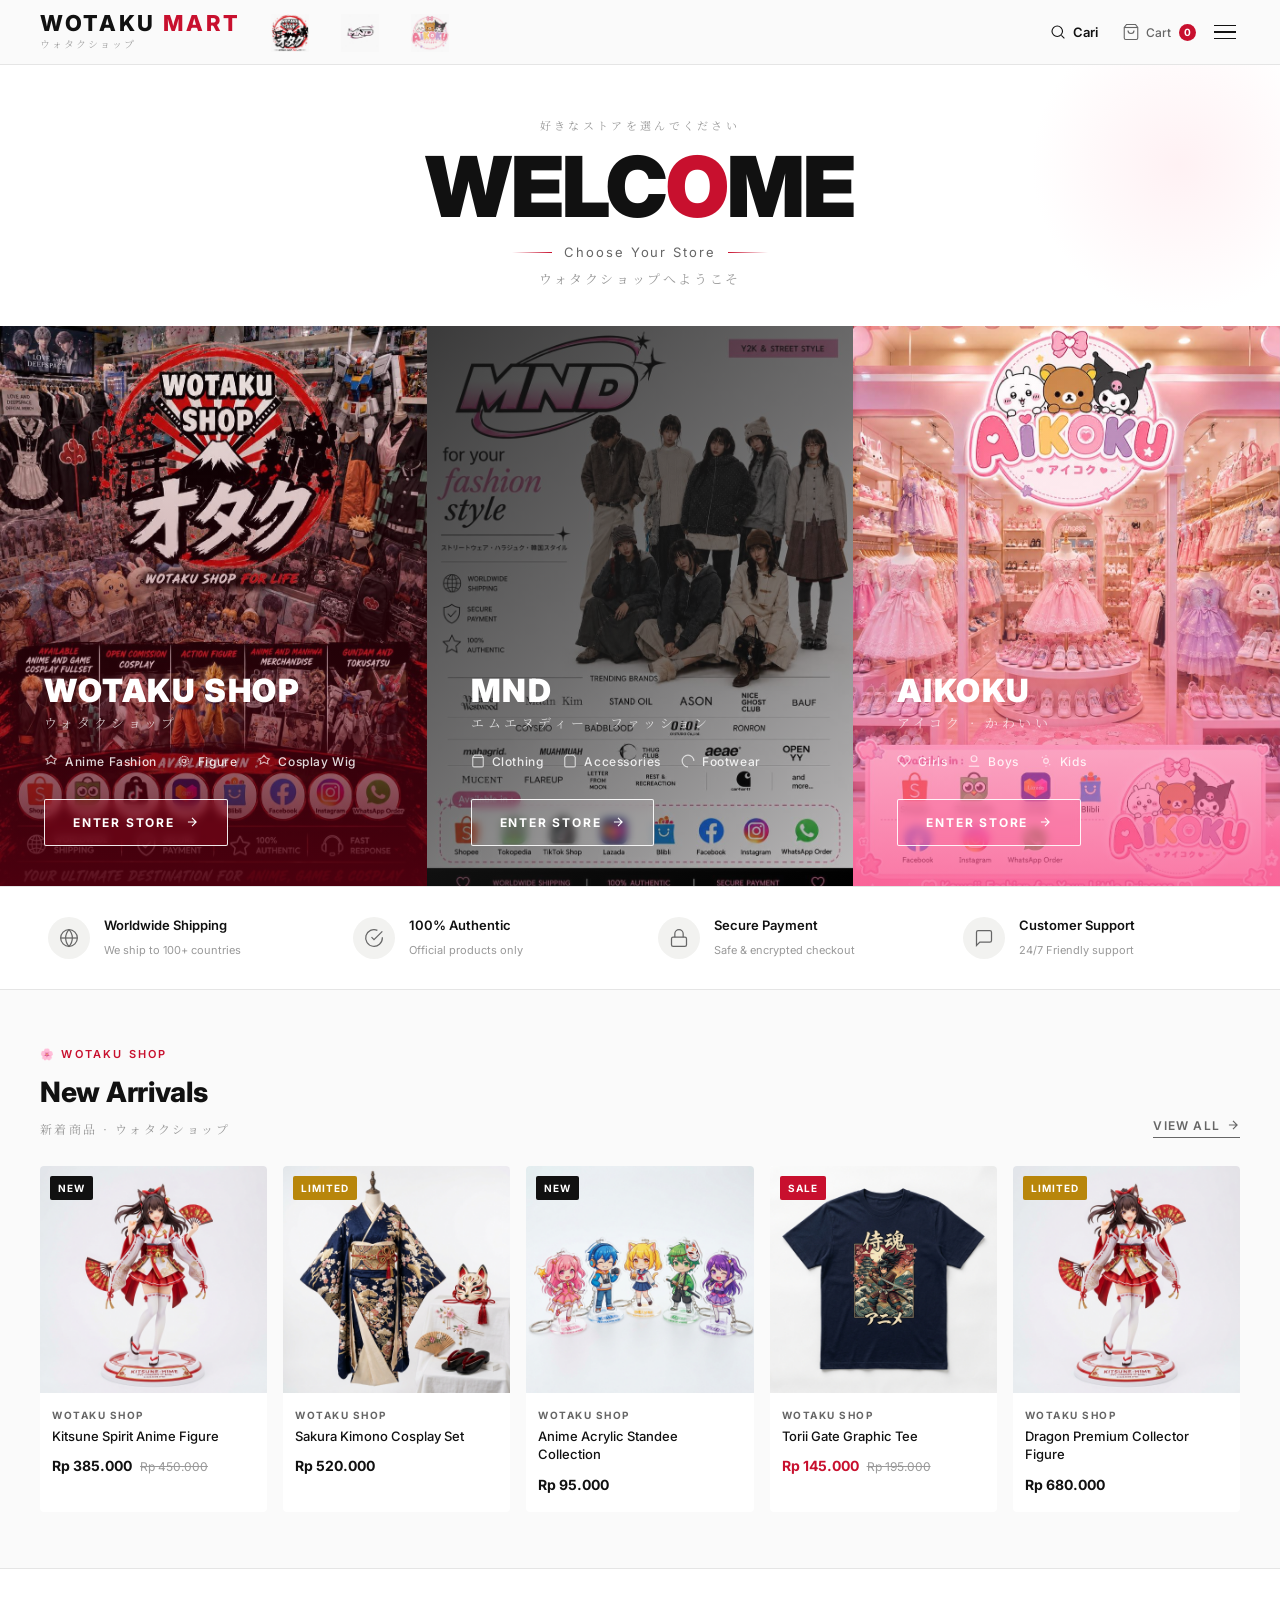
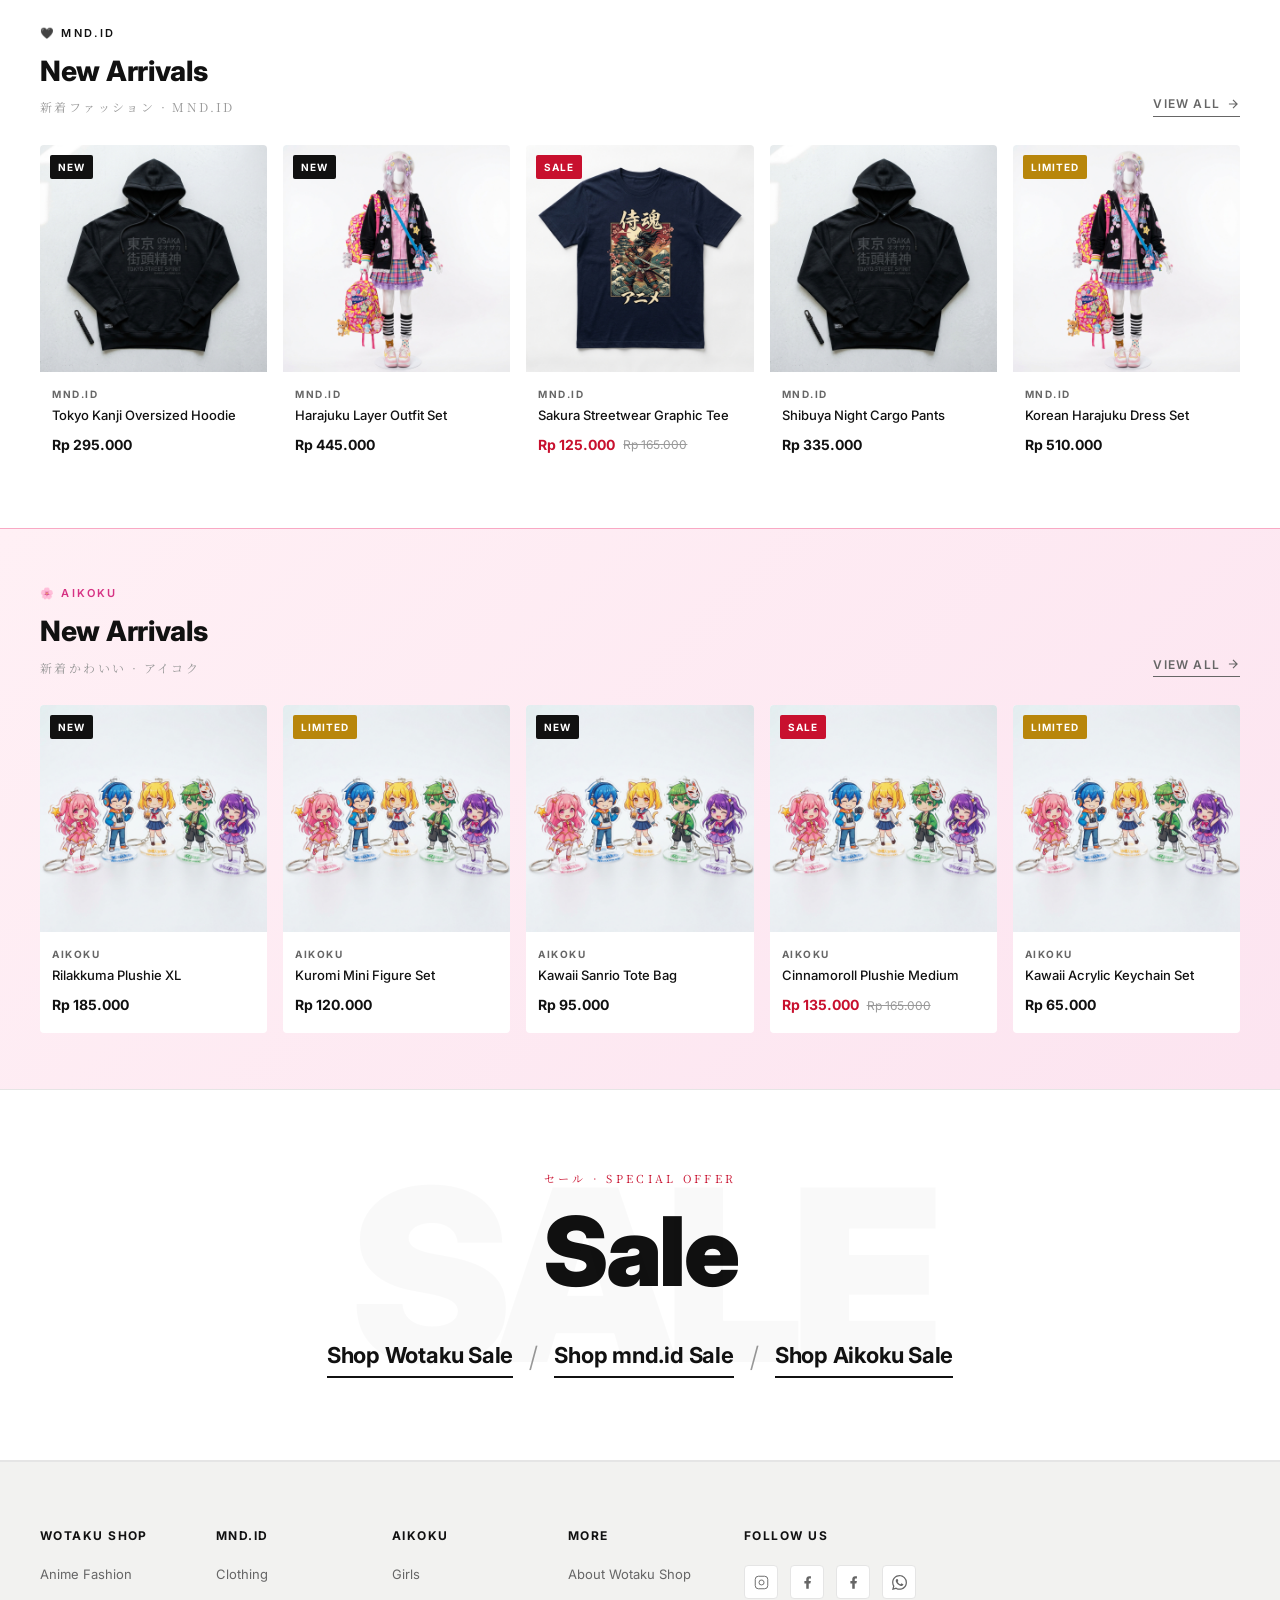
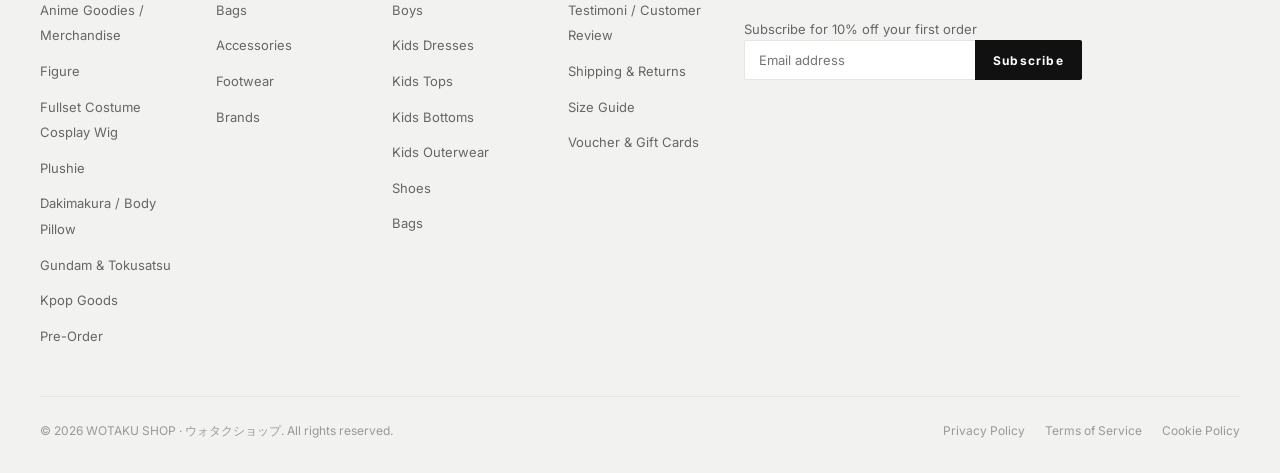
==== commit c982b418: "all update" ====
--- a/index.html
+++ b/index.html
@@ -1,15 +1,15 @@
-<!DOCTYPE html>
+﻿<!DOCTYPE html>
 <html lang="id">
 
 <head>
   <meta charset="UTF-8" />
   <meta name="viewport" content="width=device-width, initial-scale=1.0" />
-  <title>WOTAKU MART — Japanese Merchandise & Fashion Shop</title>
+  <title>WOTAKU SHOP — Japanese Merchandise & Fashion Shop</title>
   <meta name="description"
-    content="Wotaku Mart — Premium Japanese merchandise, anime figures, cosplay & Harajuku streetwear. Shop Wotaku Shop and mnd.id collections." />
+    content="WOTAKU SHOP — Premium Japanese merchandise, anime figures, cosplay & Harajuku streetwear. Shop Wotaku Shop and mnd.id collections." />
   <meta name="keywords"
     content="anime merchandise, Japanese fashion, cosplay, Harajuku, streetwear, otaku shop, figure collection" />
-  <meta property="og:title" content="WOTAKU MART — Japanese Merchandise & Fashion" />
+  <meta property="og:title" content="WOTAKU SHOP — Japanese Merchandise & Fashion" />
   <meta property="og:description" content="Premium Japanese merchandise and fashion - Wotaku Shop & mnd.id" />
   <link rel="stylesheet" href="css/style.css" />
   <link rel="preconnect" href="https://fonts.googleapis.com" />
@@ -46,15 +46,24 @@
         <span class="nav-jp">アイコク</span>
       </a>
       <a href="index.html" class="mobile-nav-main">
-        <svg viewBox="0 0 24 24" fill="none" stroke="currentColor" stroke-width="1.5" width="18" height="18"><path d="M3 9l9-7 9 7v11a2 2 0 0 1-2 2H5a2 2 0 0 1-2-2z"/><polyline points="9 22 9 12 15 12 15 22"/></svg>
+        <svg viewBox="0 0 24 24" fill="none" stroke="currentColor" stroke-width="1.5" width="18" height="18">
+          <path d="M3 9l9-7 9 7v11a2 2 0 0 1-2 2H5a2 2 0 0 1-2-2z" />
+          <polyline points="9 22 9 12 15 12 15 22" />
+        </svg>
         Home
       </a>
       <a href="shop.html" class="mobile-nav-main">
-        <svg viewBox="0 0 24 24" fill="none" stroke="currentColor" stroke-width="1.5" width="18" height="18"><path d="M6 2L3 6v14a2 2 0 0 0 2 2h14a2 2 0 0 0 2-2V6l-3-4z"/><line x1="3" y1="6" x2="21" y2="6"/><path d="M16 10a4 4 0 0 1-8 0"/></svg>
+        <svg viewBox="0 0 24 24" fill="none" stroke="currentColor" stroke-width="1.5" width="18" height="18">
+          <path d="M6 2L3 6v14a2 2 0 0 0 2 2h14a2 2 0 0 0 2-2V6l-3-4z" />
+          <line x1="3" y1="6" x2="21" y2="6" />
+          <path d="M16 10a4 4 0 0 1-8 0" />
+        </svg>
         Shop
       </a>
       <a href="contact.html" class="mobile-nav-main">
-        <svg viewBox="0 0 24 24" fill="none" stroke="currentColor" stroke-width="1.5" width="18" height="18"><path d="M21 15a2 2 0 0 1-2 2H7l-4 4V5a2 2 0 0 1 2-2h14a2 2 0 0 1 2 2z"/></svg>
+        <svg viewBox="0 0 24 24" fill="none" stroke="currentColor" stroke-width="1.5" width="18" height="18">
+          <path d="M21 15a2 2 0 0 1-2 2H7l-4 4V5a2 2 0 0 1 2-2h14a2 2 0 0 1 2 2z" />
+        </svg>
         Contact
       </a>
     </div>
@@ -66,9 +75,9 @@
     <div class="nav-container">
       <!-- Nav Left: Logo + Store logos -->
       <div class="nav-left">
-        <a href="#" class="nav-logo" aria-label="Wotaku Mart Home">
+        <a href="#" class="nav-logo" aria-label="WOTAKU SHOP Home">
           <div class="logo-brand">WOTAKU <span class="red">MART</span></div>
-          <div class="logo-jp">ウォタクマート</div>
+          <div class="logo-jp">ウォタクショップ</div>
         </a>
         <nav class="nav-links" aria-label="Main navigation">
           <a href="#wotaku-shop" class="nav-logo-link">
@@ -85,6 +94,7 @@
 
       <!-- Nav Right: Cart + Hamburger -->
       <div class="nav-right">
+        <button class="search-btn" id="searchBtn" aria-label="Cari produk"><svg viewBox="0 0 24 24" fill="none" stroke="currentColor" stroke-width="1.5" width="18" height="18"><circle cx="11" cy="11" r="7"/><path d="M16.5 16.5l4 4"/></svg><span class="search-label">Cari</span></button>
         <button class="nav-icon-btn" aria-label="Shopping cart, 0 items" id="cartBtn">
           <svg viewBox="0 0 24 24" fill="none" stroke="currentColor" stroke-width="1.5">
             <path d="M6 2L3 6v14a2 2 0 0 0 2 2h14a2 2 0 0 0 2-2V6l-3-4z" />
@@ -114,7 +124,7 @@
       <p class="hero-welcome-sub">好きなストアを選んでください</p>
       <h1 id="hero-heading">WELC<span class="red">O</span>ME</h1>
       <div class="hero-divider">Choose Your Store</div>
-      <p class="hero-jp-subtitle">ウォタクマートへようこそ</p>
+      <p class="hero-jp-subtitle">ウォタクショップへようこそ</p>
     </div>
 
     <!-- Store Panels -->
@@ -134,6 +144,12 @@
           <div class="panel-tags">
             <span class="panel-tag">
               <svg viewBox="0 0 24 24" fill="none" stroke="currentColor" stroke-width="2">
+                <path d="M12 2L8 7l-5 1.5 3.5 3.5L5.5 17 12 14l6.5 3-.5-5L21 8.5 16 7z" />
+              </svg>
+              Anime Fashion
+            </span>
+            <span class="panel-tag">
+              <svg viewBox="0 0 24 24" fill="none" stroke="currentColor" stroke-width="2">
                 <circle cx="12" cy="12" r="3" />
                 <circle cx="12" cy="12" r="8" stroke-dasharray="2 1" />
               </svg>
@@ -143,14 +159,7 @@
               <svg viewBox="0 0 24 24" fill="none" stroke="currentColor" stroke-width="2">
                 <path d="M12 2L8 7l-5 1.5 3.5 3.5L5.5 17 12 14l6.5 3-.5-5L21 8.5 16 7z" />
               </svg>
-              Cosplay
-            </span>
-            <span class="panel-tag">
-              <svg viewBox="0 0 24 24" fill="none" stroke="currentColor" stroke-width="2">
-                <rect x="3" y="3" width="18" height="18" rx="2" />
-                <path d="M3 9h18M9 21V9" />
-              </svg>
-              Acrylic
+              Cosplay Wig
             </span>
           </div>
           <a href="shop.html#wotaku-section" class="panel-cta" aria-label="Enter Wotaku Shop">
@@ -171,27 +180,27 @@
         <div class="panel-overlay"></div>
         <div class="panel-content">
 
-          <h2 class="panel-title">MND.ID</h2>
+          <h2 class="panel-title">MND</h2>
           <p class="panel-title-jp">エムエヌディー · ファッション</p>
           <div class="panel-tags">
             <span class="panel-tag">
               <svg viewBox="0 0 24 24" fill="none" stroke="currentColor" stroke-width="2">
-                <path d="M12 2a10 10 0 1 0 10 10" />
-              </svg>
-              Streetwear
+                <path d="M6 2L3 6v14a2 2 0 0 0 2 2h14a2 2 0 0 0 2-2V6l-3-4z" />
+                <line x1="3" y1="6" x2="21" y2="6" />
+              </svg>
+              Clothing
             </span>
             <span class="panel-tag">
               <svg viewBox="0 0 24 24" fill="none" stroke="currentColor" stroke-width="2">
-                <circle cx="12" cy="8" r="5" />
-                <path d="M3 21h18" />
-              </svg>
-              Harajuku
+                <path d="M6 2 L3 6v14a2 2 0 0 0 2 2h14a2 2 0 0 0 2-2V6l-3-4z" />
+              </svg>
+              Accessories
             </span>
             <span class="panel-tag">
               <svg viewBox="0 0 24 24" fill="none" stroke="currentColor" stroke-width="2">
                 <path d="M12 22C6.48 22 2 17.52 2 12S6.48 2 12 2s10 4.48 10 10" />
               </svg>
-              Korean Style
+              Footwear
             </span>
           </div>
           <a href="shop.html#mnd-section" class="panel-cta" aria-label="Enter MND.ID fashion store">
@@ -209,7 +218,9 @@
         <div class="panel-bg"
           style="background-image: url('assets/images/hero_aikoku.png'); background-size: cover; background-position: center; background-color: #f9a8c4;">
         </div>
-        <div class="panel-overlay" style="background: linear-gradient(to top, rgba(249,80,140,0.75) 0%, rgba(249,168,196,0.15) 60%, transparent 100%);"></div>
+        <div class="panel-overlay"
+          style="background: linear-gradient(to top, rgba(249,80,140,0.75) 0%, rgba(249,168,196,0.15) 60%, transparent 100%);">
+        </div>
         <div class="panel-content">
           <h2 class="panel-title">AIKOKU</h2>
           <p class="panel-title-jp">アイコク · かわいい</p>
@@ -218,21 +229,21 @@
               <svg viewBox="0 0 24 24" fill="none" stroke="currentColor" stroke-width="2">
                 <path d="M20.84 4.61a5.5 5.5 0 0 0-7.78 0L12 5.67l-1.06-1.06a5.5 5.5 0 0 0-7.78 7.78l1.06 1.06L12 21.23l7.78-7.78 1.06-1.06a5.5 5.5 0 0 0 0-7.78z" />
               </svg>
-              Kawaii
+              Girls
             </span>
             <span class="panel-tag">
               <svg viewBox="0 0 24 24" fill="none" stroke="currentColor" stroke-width="2">
-                <circle cx="12" cy="12" r="4"/>
-                <path d="M12 2v2M12 20v2M4.93 4.93l1.41 1.41M17.66 17.66l1.41 1.41M2 12h2M20 12h2M4.93 19.07l1.41-1.41M17.66 6.34l1.41-1.41"/>
-              </svg>
-              Plushie
+                <circle cx="12" cy="8" r="5" />
+                <path d="M3 21h18" />
+              </svg>
+              Boys
             </span>
             <span class="panel-tag">
               <svg viewBox="0 0 24 24" fill="none" stroke="currentColor" stroke-width="2">
-                <rect x="3" y="3" width="18" height="18" rx="2" />
-                <path d="M3 9h18M9 21V9" />
-              </svg>
-              Sanrio
+                <circle cx="12" cy="12" r="4" />
+                <path d="M12 2v2M12 20v2M4.93 4.93l1.41 1.41M17.66 17.66l1.41 1.41" />
+              </svg>
+              Kids
             </span>
           </div>
           <a href="shop.html#aikoku-section" class="panel-cta" aria-label="Enter Aikoku store">
@@ -336,6 +347,9 @@
                   d="M20.84 4.61a5.5 5.5 0 0 0-7.78 0L12 5.67l-1.06-1.06a5.5 5.5 0 0 0-7.78 7.78l1.06 1.06L12 21.23l7.78-7.78 1.06-1.06a5.5 5.5 0 0 0 0-7.78z" />
               </svg>
             </button>
+            <div class="card-quick-add">
+              <button class="quick-add-btn">+ Add to Cart</button>
+            </div>
           </div>
           <div class="product-info">
             <p class="product-brand">Wotaku Shop</p>
@@ -358,6 +372,9 @@
                   d="M20.84 4.61a5.5 5.5 0 0 0-7.78 0L12 5.67l-1.06-1.06a5.5 5.5 0 0 0-7.78 7.78l1.06 1.06L12 21.23l7.78-7.78 1.06-1.06a5.5 5.5 0 0 0 0-7.78z" />
               </svg>
             </button>
+            <div class="card-quick-add">
+              <button class="quick-add-btn">+ Add to Cart</button>
+            </div>
           </div>
           <div class="product-info">
             <p class="product-brand">Wotaku Shop</p>
@@ -379,6 +396,9 @@
                   d="M20.84 4.61a5.5 5.5 0 0 0-7.78 0L12 5.67l-1.06-1.06a5.5 5.5 0 0 0-7.78 7.78l1.06 1.06L12 21.23l7.78-7.78 1.06-1.06a5.5 5.5 0 0 0 0-7.78z" />
               </svg>
             </button>
+            <div class="card-quick-add">
+              <button class="quick-add-btn">+ Add to Cart</button>
+            </div>
           </div>
           <div class="product-info">
             <p class="product-brand">Wotaku Shop</p>
@@ -400,6 +420,9 @@
                   d="M20.84 4.61a5.5 5.5 0 0 0-7.78 0L12 5.67l-1.06-1.06a5.5 5.5 0 0 0-7.78 7.78l1.06 1.06L12 21.23l7.78-7.78 1.06-1.06a5.5 5.5 0 0 0 0-7.78z" />
               </svg>
             </button>
+            <div class="card-quick-add">
+              <button class="quick-add-btn">+ Add to Cart</button>
+            </div>
           </div>
           <div class="product-info">
             <p class="product-brand">Wotaku Shop</p>
@@ -422,6 +445,9 @@
                   d="M20.84 4.61a5.5 5.5 0 0 0-7.78 0L12 5.67l-1.06-1.06a5.5 5.5 0 0 0-7.78 7.78l1.06 1.06L12 21.23l7.78-7.78 1.06-1.06a5.5 5.5 0 0 0 0-7.78z" />
               </svg>
             </button>
+            <div class="card-quick-add">
+              <button class="quick-add-btn">+ Add to Cart</button>
+            </div>
           </div>
           <div class="product-info">
             <p class="product-brand">Wotaku Shop</p>
@@ -477,6 +503,9 @@
                   d="M20.84 4.61a5.5 5.5 0 0 0-7.78 0L12 5.67l-1.06-1.06a5.5 5.5 0 0 0-7.78 7.78l1.06 1.06L12 21.23l7.78-7.78 1.06-1.06a5.5 5.5 0 0 0 0-7.78z" />
               </svg>
             </button>
+            <div class="card-quick-add">
+              <button class="quick-add-btn">+ Add to Cart</button>
+            </div>
           </div>
           <div class="product-info">
             <p class="product-brand">mnd.id</p>
@@ -519,6 +548,9 @@
                   d="M20.84 4.61a5.5 5.5 0 0 0-7.78 0L12 5.67l-1.06-1.06a5.5 5.5 0 0 0-7.78 7.78l1.06 1.06L12 21.23l7.78-7.78 1.06-1.06a5.5 5.5 0 0 0 0-7.78z" />
               </svg>
             </button>
+            <div class="card-quick-add">
+              <button class="quick-add-btn">+ Add to Cart</button>
+            </div>
           </div>
           <div class="product-info">
             <p class="product-brand">mnd.id</p>
@@ -540,6 +572,9 @@
                   d="M20.84 4.61a5.5 5.5 0 0 0-7.78 0L12 5.67l-1.06-1.06a5.5 5.5 0 0 0-7.78 7.78l1.06 1.06L12 21.23l7.78-7.78 1.06-1.06a5.5 5.5 0 0 0 0-7.78z" />
               </svg>
             </button>
+            <div class="card-quick-add">
+              <button class="quick-add-btn">+ Add to Cart</button>
+            </div>
           </div>
           <div class="product-info">
             <p class="product-brand">mnd.id</p>
@@ -561,6 +596,9 @@
                   d="M20.84 4.61a5.5 5.5 0 0 0-7.78 0L12 5.67l-1.06-1.06a5.5 5.5 0 0 0-7.78 7.78l1.06 1.06L12 21.23l7.78-7.78 1.06-1.06a5.5 5.5 0 0 0 0-7.78z" />
               </svg>
             </button>
+            <div class="card-quick-add">
+              <button class="quick-add-btn">+ Add to Cart</button>
+            </div>
           </div>
           <div class="product-info">
             <p class="product-brand">mnd.id</p>
@@ -612,9 +650,13 @@
             <span class="product-badge badge-new">New</span>
             <button class="product-wishlist" aria-label="Add to wishlist">
               <svg viewBox="0 0 24 24" fill="none" stroke="currentColor" stroke-width="2">
-                <path d="M20.84 4.61a5.5 5.5 0 0 0-7.78 0L12 5.67l-1.06-1.06a5.5 5.5 0 0 0-7.78 7.78l1.06 1.06L12 21.23l7.78-7.78 1.06-1.06a5.5 5.5 0 0 0 0-7.78z" />
-              </svg>
-            </button>
+                <path
+                  d="M20.84 4.61a5.5 5.5 0 0 0-7.78 0L12 5.67l-1.06-1.06a5.5 5.5 0 0 0-7.78 7.78l1.06 1.06L12 21.23l7.78-7.78 1.06-1.06a5.5 5.5 0 0 0 0-7.78z" />
+              </svg>
+            </button>
+            <div class="card-quick-add">
+              <button class="quick-add-btn">+ Add to Cart</button>
+            </div>
           </div>
           <div class="product-info">
             <p class="product-brand">Aikoku</p>
@@ -630,9 +672,13 @@
             <span class="product-badge badge-limited">Limited</span>
             <button class="product-wishlist" aria-label="Add to wishlist">
               <svg viewBox="0 0 24 24" fill="none" stroke="currentColor" stroke-width="2">
-                <path d="M20.84 4.61a5.5 5.5 0 0 0-7.78 0L12 5.67l-1.06-1.06a5.5 5.5 0 0 0-7.78 7.78l1.06 1.06L12 21.23l7.78-7.78 1.06-1.06a5.5 5.5 0 0 0 0-7.78z" />
-              </svg>
-            </button>
+                <path
+                  d="M20.84 4.61a5.5 5.5 0 0 0-7.78 0L12 5.67l-1.06-1.06a5.5 5.5 0 0 0-7.78 7.78l1.06 1.06L12 21.23l7.78-7.78 1.06-1.06a5.5 5.5 0 0 0 0-7.78z" />
+              </svg>
+            </button>
+            <div class="card-quick-add">
+              <button class="quick-add-btn">+ Add to Cart</button>
+            </div>
           </div>
           <div class="product-info">
             <p class="product-brand">Aikoku</p>
@@ -648,9 +694,13 @@
             <span class="product-badge badge-new">New</span>
             <button class="product-wishlist" aria-label="Add to wishlist">
               <svg viewBox="0 0 24 24" fill="none" stroke="currentColor" stroke-width="2">
-                <path d="M20.84 4.61a5.5 5.5 0 0 0-7.78 0L12 5.67l-1.06-1.06a5.5 5.5 0 0 0-7.78 7.78l1.06 1.06L12 21.23l7.78-7.78 1.06-1.06a5.5 5.5 0 0 0 0-7.78z" />
-              </svg>
-            </button>
+                <path
+                  d="M20.84 4.61a5.5 5.5 0 0 0-7.78 0L12 5.67l-1.06-1.06a5.5 5.5 0 0 0-7.78 7.78l1.06 1.06L12 21.23l7.78-7.78 1.06-1.06a5.5 5.5 0 0 0 0-7.78z" />
+              </svg>
+            </button>
+            <div class="card-quick-add">
+              <button class="quick-add-btn">+ Add to Cart</button>
+            </div>
           </div>
           <div class="product-info">
             <p class="product-brand">Aikoku</p>
@@ -666,7 +716,8 @@
             <span class="product-badge badge-sale">Sale</span>
             <button class="product-wishlist" aria-label="Add to wishlist">
               <svg viewBox="0 0 24 24" fill="none" stroke="currentColor" stroke-width="2">
-                <path d="M20.84 4.61a5.5 5.5 0 0 0-7.78 0L12 5.67l-1.06-1.06a5.5 5.5 0 0 0-7.78 7.78l1.06 1.06L12 21.23l7.78-7.78 1.06-1.06a5.5 5.5 0 0 0 0-7.78z" />
+                <path
+                  d="M20.84 4.61a5.5 5.5 0 0 0-7.78 0L12 5.67l-1.06-1.06a5.5 5.5 0 0 0-7.78 7.78l1.06 1.06L12 21.23l7.78-7.78 1.06-1.06a5.5 5.5 0 0 0 0-7.78z" />
               </svg>
             </button>
           </div>
@@ -687,7 +738,8 @@
             <span class="product-badge badge-limited">Limited</span>
             <button class="product-wishlist" aria-label="Add to wishlist">
               <svg viewBox="0 0 24 24" fill="none" stroke="currentColor" stroke-width="2">
-                <path d="M20.84 4.61a5.5 5.5 0 0 0-7.78 0L12 5.67l-1.06-1.06a5.5 5.5 0 0 0-7.78 7.78l1.06 1.06L12 21.23l7.78-7.78 1.06-1.06a5.5 5.5 0 0 0 0-7.78z" />
+                <path
+                  d="M20.84 4.61a5.5 5.5 0 0 0-7.78 0L12 5.67l-1.06-1.06a5.5 5.5 0 0 0-7.78 7.78l1.06 1.06L12 21.23l7.78-7.78 1.06-1.06a5.5 5.5 0 0 0 0-7.78z" />
               </svg>
             </button>
           </div>
@@ -728,12 +780,15 @@
       <div>
         <h3 class="footer-col-title">Wotaku Shop</h3>
         <ul class="footer-links">
-          <li><a href="#">New Arrivals</a></li>
-          <li><a href="#">Figures</a></li>
-          <li><a href="#">Cosplay</a></li>
-          <li><a href="#">Acrylic</a></li>
-          <li><a href="#">Accessories</a></li>
-          <li><a href="#">Sale</a></li>
+          <li><a href="shop.html#wotaku-section">Anime Fashion</a></li>
+          <li><a href="shop.html#wotaku-section">Anime Goodies / Merchandise</a></li>
+          <li><a href="shop.html#wotaku-section">Figure</a></li>
+          <li><a href="shop.html#wotaku-section">Fullset Costume Cosplay Wig</a></li>
+          <li><a href="shop.html#wotaku-section">Plushie</a></li>
+          <li><a href="shop.html#wotaku-section">Dakimakura / Body Pillow</a></li>
+          <li><a href="shop.html#wotaku-section">Gundam &amp; Tokusatsu</a></li>
+          <li><a href="shop.html#wotaku-section">Kpop Goods</a></li>
+          <li><a href="shop.html#wotaku-section">Pre-Order</a></li>
         </ul>
       </div>
 
@@ -741,12 +796,11 @@
       <div>
         <h3 class="footer-col-title">mnd.id</h3>
         <ul class="footer-links">
-          <li><a href="#">New Arrivals</a></li>
-          <li><a href="#">Streetwear</a></li>
-          <li><a href="#">Harajuku</a></li>
-          <li><a href="#">Korean Style</a></li>
-          <li><a href="#">Accessories</a></li>
-          <li><a href="#">Sale</a></li>
+          <li><a href="shop.html#mnd-section">Clothing</a></li>
+          <li><a href="shop.html#mnd-section">Bags</a></li>
+          <li><a href="shop.html#mnd-section">Accessories</a></li>
+          <li><a href="shop.html#mnd-section">Footwear</a></li>
+          <li><a href="shop.html#mnd-section">Brands</a></li>
         </ul>
       </div>
 
@@ -754,12 +808,14 @@
       <div>
         <h3 class="footer-col-title">Aikoku</h3>
         <ul class="footer-links">
-          <li><a href="#">New Arrivals</a></li>
-          <li><a href="#">Plushies</a></li>
-          <li><a href="#">Sanrio</a></li>
-          <li><a href="#">Keychains</a></li>
-          <li><a href="#">Tote Bags</a></li>
-          <li><a href="#">Sale</a></li>
+          <li><a href="shop.html#aikoku-section">Girls</a></li>
+          <li><a href="shop.html#aikoku-section">Boys</a></li>
+          <li><a href="shop.html#aikoku-section">Kids Dresses</a></li>
+          <li><a href="shop.html#aikoku-section">Kids Tops</a></li>
+          <li><a href="shop.html#aikoku-section">Kids Bottoms</a></li>
+          <li><a href="shop.html#aikoku-section">Kids Outerwear</a></li>
+          <li><a href="shop.html#aikoku-section">Shoes</a></li>
+          <li><a href="shop.html#aikoku-section">Bags</a></li>
         </ul>
       </div>
 
@@ -767,35 +823,11 @@
       <div>
         <h3 class="footer-col-title">More</h3>
         <ul class="footer-links">
-          <li><a href="#">About Us</a></li>
-          <li><a href="#">FAQ</a></li>
-          <li><a href="#">Shipping & Returns</a></li>
+          <li><a href="#">About Wotaku Shop</a></li>
+          <li><a href="testimoni.html">Testimoni / Customer Review</a></li>
+          <li><a href="#">Shipping &amp; Returns</a></li>
           <li><a href="#">Size Guide</a></li>
-          <li><a href="#">Blog</a></li>
-          <li><a href="#">Careers</a></li>
-        </ul>
-      </div>
-
-      <!-- In-Store -->
-      <div>
-        <h3 class="footer-col-title">In-Store</h3>
-        <ul class="footer-links">
-          <li><a href="#">Find a Store</a></li>
-          <li><a href="#">Store Events</a></li>
-          <li><a href="#">Loyalty Program</a></li>
-          <li><a href="#">Gift Cards</a></li>
-        </ul>
-      </div>
-
-      <!-- About -->
-      <div>
-        <h3 class="footer-col-title">About</h3>
-        <ul class="footer-links">
-          <li><a href="#">Our Story</a></li>
-          <li><a href="#">Press</a></li>
-          <li><a href="#">Investor Relations</a></li>
-          <li><a href="#">Advertising</a></li>
-          <li><a href="#">Legal</a></li>
+          <li><a href="#">Voucher &amp; Gift Cards</a></li>
         </ul>
       </div>
 
@@ -803,10 +835,28 @@
       <div style="grid-column: span 2;">
         <h3 class="footer-col-title">Follow Us</h3>
         <div class="footer-socials" style="margin-bottom:16px;">
-          <a href="https://www.instagram.com/mnd.shop_global/" target="_blank" rel="noopener noreferrer" class="social-btn" aria-label="Instagram"><svg viewBox="0 0 24 24" fill="none" stroke="currentColor" stroke-width="1.5"><rect x="2" y="2" width="20" height="20" rx="5"/><path d="M16 11.37A4 4 0 1 1 12.63 8 4 4 0 0 1 16 11.37z"/><line x1="17.5" y1="6.5" x2="17.51" y2="6.5"/></svg></a>
-          <a href="https://www.facebook.com/profile.php?id=61590757362041" target="_blank" rel="noopener noreferrer" class="social-btn" aria-label="Facebook Wotaku Shop"><svg viewBox="0 0 24 24" fill="currentColor"><path d="M14 13.5h2.5l1-4H14v-2c0-1.03 0-2 2-2h1.5V2.14c-.326-.043-1.557-.14-2.857-.14C11.928 2 10 3.657 10 6.7v2.8H7v4h3V22h4v-8.5z"/></svg></a>
-          <a href="https://www.facebook.com/profile.php?id=61590992671577" target="_blank" rel="noopener noreferrer" class="social-btn" aria-label="Facebook MND.ID"><svg viewBox="0 0 24 24" fill="currentColor"><path d="M14 13.5h2.5l1-4H14v-2c0-1.03 0-2 2-2h1.5V2.14c-.326-.043-1.557-.14-2.857-.14C11.928 2 10 3.657 10 6.7v2.8H7v4h3V22h4v-8.5z"/></svg></a>
-          <a href="https://wa.me/6281385811993" target="_blank" rel="noopener noreferrer" class="social-btn" aria-label="WhatsApp"><svg viewBox="0 0 24 24" fill="currentColor"><path d="M17.472 14.382c-.297-.149-1.758-.867-2.03-.967-.273-.099-.471-.148-.67.15-.197.297-.767.966-.94 1.164-.173.199-.347.223-.644.075-.297-.15-1.255-.463-2.39-1.475-.883-.788-1.48-1.761-1.653-2.059-.173-.297-.018-.458.13-.606.134-.133.298-.347.446-.52.149-.174.198-.298.298-.497.099-.198.05-.371-.025-.52-.075-.149-.669-1.612-.916-2.207-.242-.579-.487-.5-.669-.51a12.8 12.8 0 0 0-.57-.01c-.198 0-.52.074-.792.372-.272.297-1.04 1.016-1.04 2.479 0 1.462 1.065 2.875 1.213 3.074.149.198 2.096 3.2 5.077 4.487.709.306 1.262.489 1.694.625.712.227 1.36.195 1.871.118.571-.085 1.758-.719 2.006-1.413.248-.694.248-1.289.173-1.413-.074-.124-.272-.198-.57-.347m-5.421 7.403h-.004a9.87 9.87 0 0 1-5.031-1.378l-.361-.214-3.741.982.998-3.648-.235-.374a9.86 9.86 0 0 1-1.51-5.26c.001-5.45 4.436-9.884 9.888-9.884 2.64 0 5.122 1.03 6.988 2.898a9.825 9.825 0 0 1 2.893 6.994c-.003 5.45-4.437 9.884-9.885 9.884m8.413-18.297A11.815 11.815 0 0 0 12.05 0C5.495 0 .16 5.335.157 11.892c0 2.096.547 4.142 1.588 5.945L.057 24l6.305-1.654a11.882 11.882 0 0 0 5.683 1.448h.005c6.554 0 11.89-5.335 11.893-11.893a11.821 11.821 0 0 0-3.48-8.413Z"/></svg></a>
+          <a href="https://www.instagram.com/mnd.shop_global/" target="_blank" rel="noopener noreferrer"
+            class="social-btn" aria-label="Instagram"><svg viewBox="0 0 24 24" fill="none" stroke="currentColor"
+              stroke-width="1.5">
+              <rect x="2" y="2" width="20" height="20" rx="5" />
+              <path d="M16 11.37A4 4 0 1 1 12.63 8 4 4 0 0 1 16 11.37z" />
+              <line x1="17.5" y1="6.5" x2="17.51" y2="6.5" />
+            </svg></a>
+          <a href="https://www.facebook.com/profile.php?id=61590757362041" target="_blank" rel="noopener noreferrer"
+            class="social-btn" aria-label="Facebook Wotaku Shop"><svg viewBox="0 0 24 24" fill="currentColor">
+              <path
+                d="M14 13.5h2.5l1-4H14v-2c0-1.03 0-2 2-2h1.5V2.14c-.326-.043-1.557-.14-2.857-.14C11.928 2 10 3.657 10 6.7v2.8H7v4h3V22h4v-8.5z" />
+            </svg></a>
+          <a href="https://www.facebook.com/profile.php?id=61590992671577" target="_blank" rel="noopener noreferrer"
+            class="social-btn" aria-label="Facebook MND.ID"><svg viewBox="0 0 24 24" fill="currentColor">
+              <path
+                d="M14 13.5h2.5l1-4H14v-2c0-1.03 0-2 2-2h1.5V2.14c-.326-.043-1.557-.14-2.857-.14C11.928 2 10 3.657 10 6.7v2.8H7v4h3V22h4v-8.5z" />
+            </svg></a>
+          <a href="https://wa.me/6281385811993" target="_blank" rel="noopener noreferrer" class="social-btn"
+            aria-label="WhatsApp"><svg viewBox="0 0 24 24" fill="currentColor">
+              <path
+                d="M17.472 14.382c-.297-.149-1.758-.867-2.03-.967-.273-.099-.471-.148-.67.15-.197.297-.767.966-.94 1.164-.173.199-.347.223-.644.075-.297-.15-1.255-.463-2.39-1.475-.883-.788-1.48-1.761-1.653-2.059-.173-.297-.018-.458.13-.606.134-.133.298-.347.446-.52.149-.174.198-.298.298-.497.099-.198.05-.371-.025-.52-.075-.149-.669-1.612-.916-2.207-.242-.579-.487-.5-.669-.51a12.8 12.8 0 0 0-.57-.01c-.198 0-.52.074-.792.372-.272.297-1.04 1.016-1.04 2.479 0 1.462 1.065 2.875 1.213 3.074.149.198 2.096 3.2 5.077 4.487.709.306 1.262.489 1.694.625.712.227 1.36.195 1.871.118.571-.085 1.758-.719 2.006-1.413.248-.694.248-1.289.173-1.413-.074-.124-.272-.198-.57-.347m-5.421 7.403h-.004a9.87 9.87 0 0 1-5.031-1.378l-.361-.214-3.741.982.998-3.648-.235-.374a9.86 9.86 0 0 1-1.51-5.26c.001-5.45 4.436-9.884 9.888-9.884 2.64 0 5.122 1.03 6.988 2.898a9.825 9.825 0 0 1 2.893 6.994c-.003 5.45-4.437 9.884-9.885 9.884m8.413-18.297A11.815 11.815 0 0 0 12.05 0C5.495 0 .16 5.335.157 11.892c0 2.096.547 4.142 1.588 5.945L.057 24l6.305-1.654a11.882 11.882 0 0 0 5.683 1.448h.005c6.554 0 11.89-5.335 11.893-11.893a11.821 11.821 0 0 0-3.48-8.413Z" />
+            </svg></a>
         </div>
         <p style="margin-top: 20px; font-size: 13px; color: var(--text-secondary);">Subscribe for 10% off your first
           order</p>
@@ -821,7 +871,7 @@
 
     <!-- Footer Bottom -->
     <div class="footer-bottom">
-      <p>© 2026 Wotaku Mart · ウォタクマート. All rights reserved.</p>
+      <p>© 2026 WOTAKU SHOP · ウォタクショップ. All rights reserved.</p>
       <div class="footer-bottom-links">
         <a href="#">Privacy Policy</a>
         <a href="#">Terms of Service</a>
@@ -830,24 +880,41 @@
     </div>
   </footer>
 
+  <!-- Search Overlay -->
+  <div class="search-overlay" id="searchOverlay" role="dialog" aria-modal="true" aria-label="Cari produk">
+    <div class="search-box">
+      <div class="search-input-row">
+        <svg viewBox="0 0 24 24" fill="none" stroke="currentColor" stroke-width="1.5" width="20" height="20"><circle cx="11" cy="11" r="7"/><path d="M16.5 16.5l4 4"/></svg>
+        <input class="search-input-field" id="searchInputField" type="text" placeholder="Cari produk, brand, kategori..." autocomplete="off" />
+        <button class="search-close-btn" id="searchCloseBtn" aria-label="Tutup pencarian"><svg viewBox="0 0 24 24" fill="none" stroke="currentColor" stroke-width="2" width="14" height="14"><path d="M6 18L18 6M6 6l12 12"/></svg></button>
+      </div>
+      <div class="search-results" id="searchResults">
+        <p class="search-hint">Produk populer</p>
+      </div>
+    </div>
+  </div>
+    <script src="js/cart.js"></script>
   <script src="js/product-data.js"></script>
   <script src="js/main.js"></script>
   <script>
-  // Make all product cards clickable — navigate to product detail page
-  (function(){
-    document.querySelectorAll('.product-card').forEach(function(card){
-      var nameEl = card.querySelector('.product-name');
-      if (!nameEl) return;
-      var id = NAME_TO_ID[nameEl.textContent.trim()];
-      if (!id) return;
-      card.style.cursor = 'pointer';
-      card.addEventListener('click', function(e){
-        if (e.target.closest('.product-wishlist')) return;
-        window.location.href = 'product.html?id=' + id;
+    // Make all product cards clickable — navigate to product detail page
+    (function () {
+      document.querySelectorAll('.product-card').forEach(function (card) {
+        var nameEl = card.querySelector('.product-name');
+        if (!nameEl) return;
+        var id = NAME_TO_ID[nameEl.textContent.trim()];
+        if (!id) return;
+        card.style.cursor = 'pointer';
+        card.addEventListener('click', function (e) {
+          if (e.target.closest('.product-wishlist')) return;
+          if (e.target.closest('.quick-add-btn')) return;
+          window.location.href = 'product.html?id=' + id;
+        });
       });
-    });
-  })();
+    })();
   </script>
 </body>
 
-</html>+</html>
+
+
--- a/css/style.css
+++ b/css/style.css
@@ -681,6 +681,32 @@
 .product-wishlist svg { width: 14px; height: 14px; color: var(--text-secondary); transition: color var(--transition); }
 .product-wishlist:hover svg { color: var(--accent-red); }
 
+/* Quick Add to Cart overlay — index.html */
+.card-quick-add {
+  position: absolute;
+  bottom: 0; left: 0; right: 0;
+  padding: 12px;
+  transform: translateY(100%);
+  transition: transform 0.25s cubic-bezier(0.4, 0, 0.2, 1);
+  z-index: 3;
+}
+.quick-add-btn {
+  width: 100%;
+  padding: 10px;
+  background: var(--text-primary);
+  color: white;
+  font-size: 12px;
+  font-weight: 700;
+  letter-spacing: 0.08em;
+  border-radius: 2px;
+  cursor: pointer;
+  border: none;
+  transition: background var(--transition);
+  font-family: 'Inter', sans-serif;
+}
+.quick-add-btn:hover { background: var(--accent-red); }
+.product-card:hover .card-quick-add { transform: translateY(0); }
+
 .product-info { padding: 14px 12px 16px; }
 .product-brand {
   font-size: 10px;
@@ -1046,3 +1072,88 @@
   .product-scroll { grid-template-columns: repeat(2, minmax(160px, 1fr)); }
   .footer-grid { grid-template-columns: 1fr 1fr; }
 }
+
+/* ─── SEARCH OVERLAY ─── */
+.search-btn {
+  display: flex; align-items: center; gap: 6px;
+  background: none; border: none; cursor: pointer;
+  padding: 8px 10px; border-radius: 4px;
+  color: var(--text-primary); font-size: 13px; font-weight: 600;
+  font-family: 'Inter', sans-serif;
+  transition: background 0.2s, color 0.2s;
+}
+.search-btn:hover { background: var(--bg-secondary); }
+.search-btn svg { flex-shrink: 0; }
+
+.search-overlay {
+  position: fixed; inset: 0; z-index: 9998;
+  background: rgba(0,0,0,0.55); backdrop-filter: blur(4px);
+  display: flex; align-items: flex-start; justify-content: center;
+  padding-top: 80px;
+  opacity: 0; pointer-events: none;
+  transition: opacity 0.25s ease;
+}
+.search-overlay.open { opacity: 1; pointer-events: all; }
+
+.search-box {
+  width: 100%; max-width: 680px; margin: 0 20px;
+  background: white; border-radius: 10px; overflow: hidden;
+  box-shadow: 0 24px 80px rgba(0,0,0,0.25);
+  transform: translateY(-16px);
+  transition: transform 0.3s cubic-bezier(0.34,1.56,0.64,1);
+}
+.search-overlay.open .search-box { transform: translateY(0); }
+
+.search-input-row {
+  display: flex; align-items: center; gap: 12px;
+  padding: 16px 20px; border-bottom: 1px solid var(--border);
+}
+.search-input-row svg { color: var(--text-secondary); flex-shrink: 0; }
+.search-input-field {
+  flex: 1; border: none; outline: none; font-size: 16px;
+  font-family: 'Inter', sans-serif; color: var(--text-primary);
+  background: transparent;
+}
+.search-input-field::placeholder { color: var(--text-muted); }
+.search-close-btn {
+  background: var(--bg-secondary); border: none; cursor: pointer;
+  width: 30px; height: 30px; border-radius: 50%;
+  display: flex; align-items: center; justify-content: center;
+  color: var(--text-secondary); flex-shrink: 0;
+  transition: background 0.2s;
+}
+.search-close-btn:hover { background: var(--border); }
+
+.search-results {
+  max-height: 420px; overflow-y: auto; padding: 8px 0;
+}
+.search-results::-webkit-scrollbar { width: 4px; }
+.search-results::-webkit-scrollbar-track { background: transparent; }
+.search-results::-webkit-scrollbar-thumb { background: var(--border); border-radius: 4px; }
+
+.search-result-item {
+  display: flex; align-items: center; gap: 14px;
+  padding: 12px 20px; cursor: pointer;
+  transition: background 0.15s; text-decoration: none;
+}
+.search-result-item:hover { background: var(--bg-secondary); }
+.search-result-img {
+  width: 44px; height: 44px; object-fit: cover; border-radius: 6px;
+  border: 1px solid var(--border); flex-shrink: 0; background: var(--bg-secondary);
+}
+.search-result-info { flex: 1; }
+.search-result-name { font-size: 14px; font-weight: 600; color: var(--text-primary); margin-bottom: 2px; }
+.search-result-meta { font-size: 12px; color: var(--text-secondary); }
+.search-result-price { font-size: 14px; font-weight: 700; color: var(--accent-red); flex-shrink: 0; }
+
+.search-no-result {
+  padding: 32px 20px; text-align: center;
+  font-size: 14px; color: var(--text-secondary);
+}
+.search-hint {
+  padding: 12px 20px 16px; font-size: 11px;
+  color: var(--text-muted); letter-spacing: 0.05em;
+  text-transform: uppercase; font-weight: 600;
+  border-top: 1px solid var(--border);
+}
+.search-result-highlight { color: var(--accent-red); }
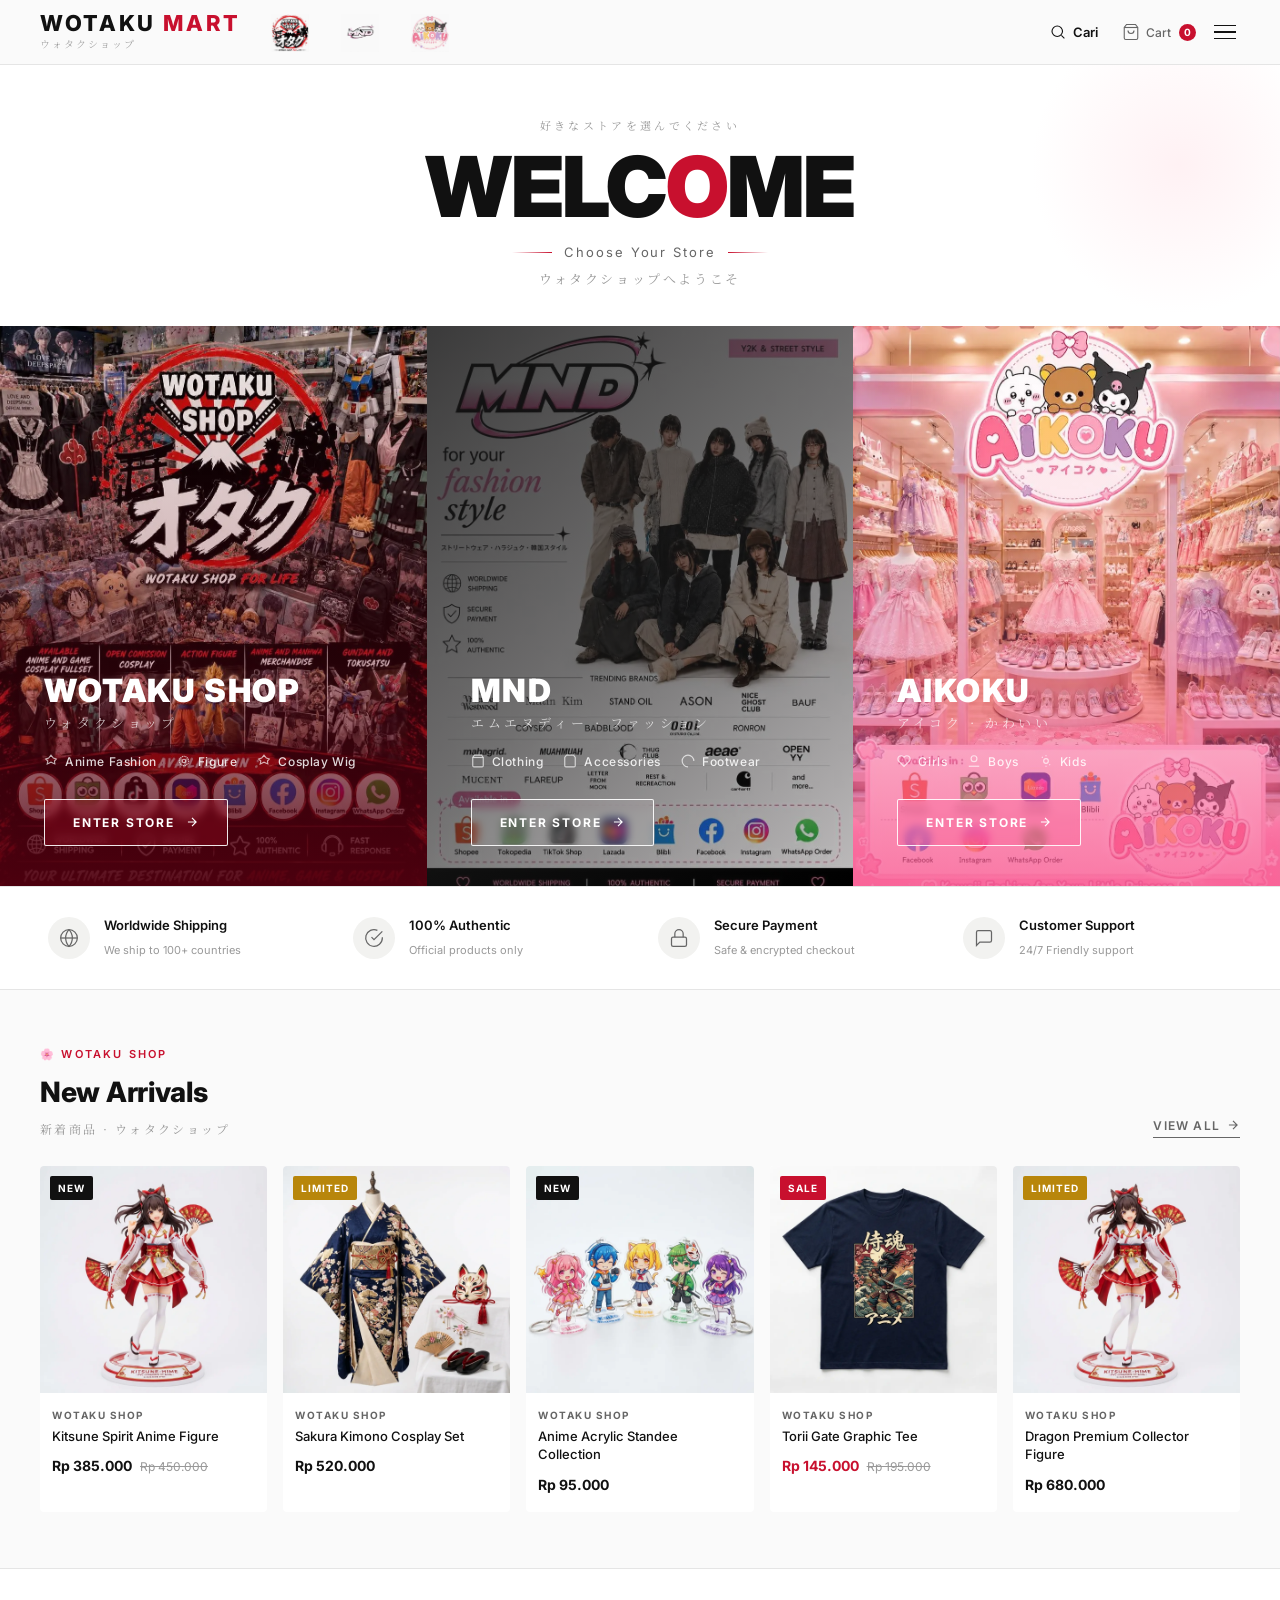
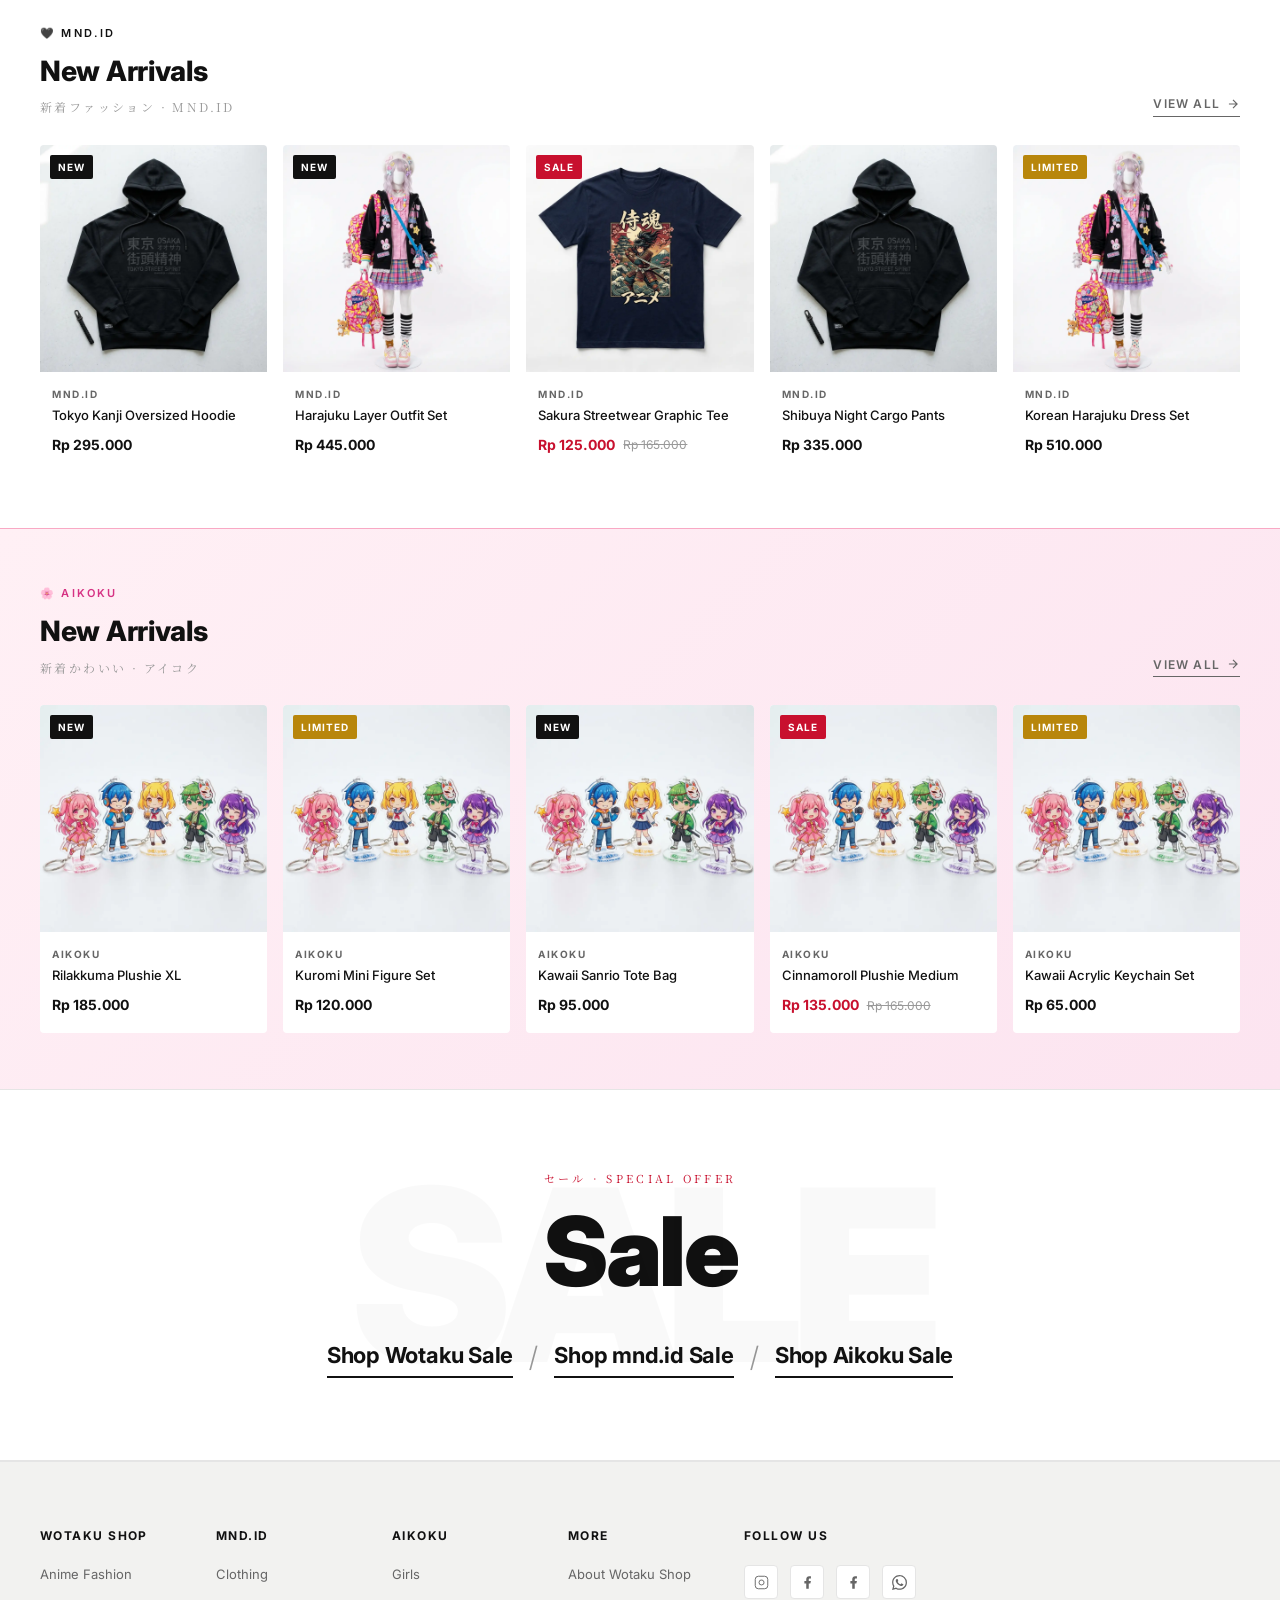
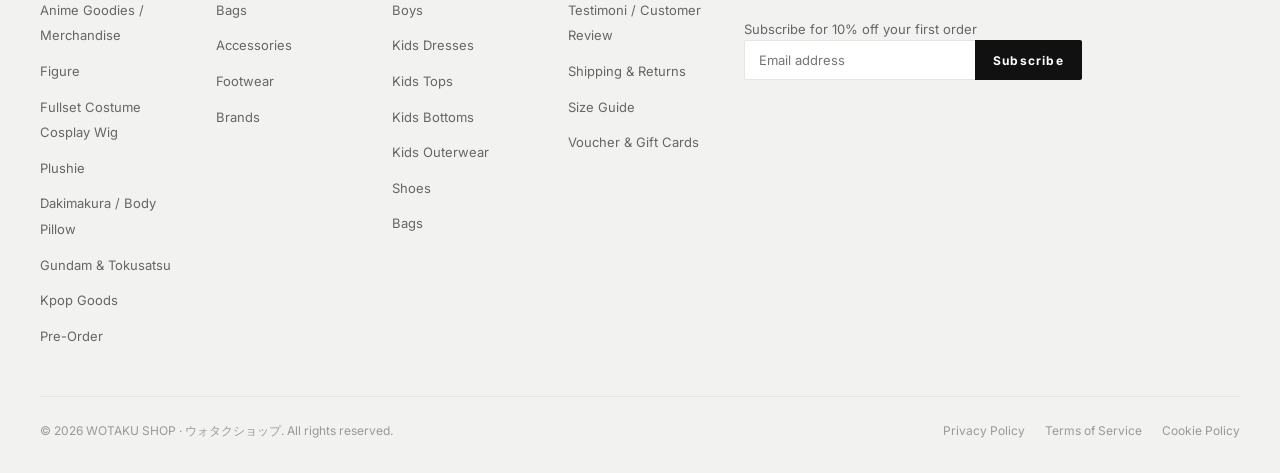
==== commit 9b1f8608: "update" ====
--- a/index.html
+++ b/index.html
@@ -34,15 +34,15 @@
     </div>
     <div class="mobile-nav-links">
       <a href="index.html" class="mobile-logo-link">
-        <img src="assets/images/logo_wotaku.png" alt="Wotaku Shop" class="mobile-brand-logo" />
+        <img src="assets/images/logo_wotaku.webp" alt="Wotaku Shop" class="mobile-brand-logo" />
         <span class="nav-jp">ウォタクショップ</span>
       </a>
       <a href="#mnd-id" class="mobile-logo-link">
-        <img src="assets/images/logo_mnd.png" alt="MND.ID" class="mobile-brand-logo" />
+        <img src="assets/images/logo_mnd.webp" alt="MND.ID" class="mobile-brand-logo" />
         <span class="nav-jp">エムエヌディー</span>
       </a>
       <a href="#aikoku" class="mobile-logo-link">
-        <img src="assets/images/logo_AIKOKU.png" alt="Aikoku" class="mobile-brand-logo" />
+        <img src="assets/images/logo_AIKOKU.webp" alt="Aikoku" class="mobile-brand-logo" />
         <span class="nav-jp">アイコク</span>
       </a>
       <a href="index.html" class="mobile-nav-main">
@@ -81,13 +81,13 @@
         </a>
         <nav class="nav-links" aria-label="Main navigation">
           <a href="#wotaku-shop" class="nav-logo-link">
-            <img src="assets/images/logo_wotaku.png" alt="Wotaku Shop" class="nav-brand-logo" />
+            <img src="assets/images/logo_wotaku.webp" alt="Wotaku Shop" class="nav-brand-logo" />
           </a>
           <a href="#mnd-id" class="nav-logo-link">
-            <img src="assets/images/logo_mnd.png" alt="MND.ID" class="nav-brand-logo" />
+            <img src="assets/images/logo_mnd.webp" alt="MND.ID" class="nav-brand-logo" />
           </a>
           <a href="#aikoku" class="nav-logo-link">
-            <img src="assets/images/logo_AIKOKU.png" alt="Aikoku" class="nav-brand-logo" />
+            <img src="assets/images/logo_AIKOKU.webp" alt="Aikoku" class="nav-brand-logo" />
           </a>
         </nav>
       </div>
@@ -134,7 +134,7 @@
       <article class="store-panel panel-wotaku fade-up" id="wotaku-shop" tabindex="0" role="button"
         aria-label="Enter Wotaku Shop - Anime merchandise store">
         <div class="panel-bg"
-          style="background-image: url('assets/images/hero_wotaku.png'); background-size: cover; background-repeat: no-repeat; background-position: center; background-color: #7a0a1a;">
+          style="background-image: url('assets/images/hero_wotaku.webp'); background-size: cover; background-repeat: no-repeat; background-position: center; background-color: #7a0a1a;">
         </div>
         <div class="panel-overlay"></div>
         <div class="panel-content">
@@ -175,7 +175,7 @@
       <article class="store-panel panel-mnd fade-up" id="mnd-id" tabindex="0" role="button"
         aria-label="Enter MND.ID - Japanese streetwear fashion store">
         <div class="panel-bg"
-          style="background-image: url('assets/images/hero_mnd.png'); background-size: cover; background-position: center;">
+          style="background-image: url('assets/images/hero_mnd.webp'); background-size: cover; background-position: center;">
         </div>
         <div class="panel-overlay"></div>
         <div class="panel-content">
@@ -216,7 +216,7 @@
       <article class="store-panel panel-aikoku fade-up" id="aikoku" tabindex="0" role="button"
         aria-label="Enter Aikoku - Kawaii merchandise store">
         <div class="panel-bg"
-          style="background-image: url('assets/images/hero_aikoku.png'); background-size: cover; background-position: center; background-color: #f9a8c4;">
+          style="background-image: url('assets/images/hero_aikoku.webp'); background-size: cover; background-position: center; background-color: #f9a8c4;">
         </div>
         <div class="panel-overlay"
           style="background: linear-gradient(to top, rgba(249,80,140,0.75) 0%, rgba(249,168,196,0.15) 60%, transparent 100%);">
@@ -339,7 +339,7 @@
         <!-- Product 1 -->
         <article class="product-card fade-up" role="listitem">
           <div class="product-image-wrap">
-            <img src="assets/images/prod_figure.png" alt="Kitsune Spirit Anime Figure" loading="lazy" />
+            <img src="assets/images/prod_figure.webp" alt="Kitsune Spirit Anime Figure" loading="lazy" />
             <span class="product-badge badge-new">New</span>
             <button class="product-wishlist" aria-label="Add to wishlist">
               <svg viewBox="0 0 24 24" fill="none" stroke="currentColor" stroke-width="2">
@@ -364,7 +364,7 @@
         <!-- Product 2 -->
         <article class="product-card fade-up" style="transition-delay: 0.08s" role="listitem">
           <div class="product-image-wrap">
-            <img src="assets/images/prod_cosplay.png" alt="Sakura Kimono Cosplay Set" loading="lazy" />
+            <img src="assets/images/prod_cosplay.webp" alt="Sakura Kimono Cosplay Set" loading="lazy" />
             <span class="product-badge badge-limited">Limited</span>
             <button class="product-wishlist" aria-label="Add to wishlist">
               <svg viewBox="0 0 24 24" fill="none" stroke="currentColor" stroke-width="2">
@@ -388,7 +388,7 @@
         <!-- Product 3 -->
         <article class="product-card fade-up" style="transition-delay: 0.16s" role="listitem">
           <div class="product-image-wrap">
-            <img src="assets/images/prod_acrylic.png" alt="Anime Acrylic Standee Collection" loading="lazy" />
+            <img src="assets/images/prod_acrylic.webp" alt="Anime Acrylic Standee Collection" loading="lazy" />
             <span class="product-badge badge-new">New</span>
             <button class="product-wishlist" aria-label="Add to wishlist">
               <svg viewBox="0 0 24 24" fill="none" stroke="currentColor" stroke-width="2">
@@ -412,7 +412,7 @@
         <!-- Product 4 -->
         <article class="product-card fade-up" style="transition-delay: 0.24s" role="listitem">
           <div class="product-image-wrap">
-            <img src="assets/images/prod_tshirt.png" alt="Torii Gate Graphic Tee" loading="lazy" />
+            <img src="assets/images/prod_tshirt.webp" alt="Torii Gate Graphic Tee" loading="lazy" />
             <span class="product-badge badge-sale">Sale</span>
             <button class="product-wishlist" aria-label="Add to wishlist">
               <svg viewBox="0 0 24 24" fill="none" stroke="currentColor" stroke-width="2">
@@ -437,7 +437,7 @@
         <!-- Product 5 -->
         <article class="product-card fade-up" style="transition-delay: 0.32s" role="listitem">
           <div class="product-image-wrap">
-            <img src="assets/images/prod_figure.png" alt="Dragon Anime Premium Figure" loading="lazy" />
+            <img src="assets/images/prod_figure.webp" alt="Dragon Anime Premium Figure" loading="lazy" />
             <span class="product-badge badge-limited">Limited</span>
             <button class="product-wishlist" aria-label="Add to wishlist">
               <svg viewBox="0 0 24 24" fill="none" stroke="currentColor" stroke-width="2">
@@ -495,7 +495,7 @@
         <!-- MND Product 1 -->
         <article class="product-card fade-up" role="listitem">
           <div class="product-image-wrap">
-            <img src="assets/images/prod_hoodie.png" alt="Tokyo Kanji Oversized Hoodie" loading="lazy" />
+            <img src="assets/images/prod_hoodie.webp" alt="Tokyo Kanji Oversized Hoodie" loading="lazy" />
             <span class="product-badge badge-new">New</span>
             <button class="product-wishlist" aria-label="Add to wishlist">
               <svg viewBox="0 0 24 24" fill="none" stroke="currentColor" stroke-width="2">
@@ -519,7 +519,7 @@
         <!-- MND Product 2 -->
         <article class="product-card fade-up" style="transition-delay: 0.08s" role="listitem">
           <div class="product-image-wrap">
-            <img src="assets/images/prod_harajuku.png" alt="Harajuku Layer Set" loading="lazy" />
+            <img src="assets/images/prod_harajuku.webp" alt="Harajuku Layer Set" loading="lazy" />
             <span class="product-badge badge-new">New</span>
             <button class="product-wishlist" aria-label="Add to wishlist">
               <svg viewBox="0 0 24 24" fill="none" stroke="currentColor" stroke-width="2">
@@ -540,7 +540,7 @@
         <!-- MND Product 3 -->
         <article class="product-card fade-up" style="transition-delay: 0.16s" role="listitem">
           <div class="product-image-wrap">
-            <img src="assets/images/prod_tshirt.png" alt="Sakura Streetwear Tee" loading="lazy" />
+            <img src="assets/images/prod_tshirt.webp" alt="Sakura Streetwear Tee" loading="lazy" />
             <span class="product-badge badge-sale">Sale</span>
             <button class="product-wishlist" aria-label="Add to wishlist">
               <svg viewBox="0 0 24 24" fill="none" stroke="currentColor" stroke-width="2">
@@ -565,7 +565,7 @@
         <!-- MND Product 4 -->
         <article class="product-card fade-up" style="transition-delay: 0.24s" role="listitem">
           <div class="product-image-wrap">
-            <img src="assets/images/prod_hoodie.png" alt="Shibuya Night Cargo Pants" loading="lazy" />
+            <img src="assets/images/prod_hoodie.webp" alt="Shibuya Night Cargo Pants" loading="lazy" />
             <button class="product-wishlist" aria-label="Add to wishlist">
               <svg viewBox="0 0 24 24" fill="none" stroke="currentColor" stroke-width="2">
                 <path
@@ -588,7 +588,7 @@
         <!-- MND Product 5 -->
         <article class="product-card fade-up" style="transition-delay: 0.32s" role="listitem">
           <div class="product-image-wrap">
-            <img src="assets/images/prod_harajuku.png" alt="Korean Harajuku Dress Set" loading="lazy" />
+            <img src="assets/images/prod_harajuku.webp" alt="Korean Harajuku Dress Set" loading="lazy" />
             <span class="product-badge badge-limited">Limited</span>
             <button class="product-wishlist" aria-label="Add to wishlist">
               <svg viewBox="0 0 24 24" fill="none" stroke="currentColor" stroke-width="2">
@@ -646,7 +646,7 @@
         <!-- Aikoku Product 1 -->
         <article class="product-card fade-up" role="listitem">
           <div class="product-image-wrap">
-            <img src="assets/images/prod_acrylic.png" alt="Rilakkuma Plushie XL" loading="lazy" />
+            <img src="assets/images/prod_acrylic.webp" alt="Rilakkuma Plushie XL" loading="lazy" />
             <span class="product-badge badge-new">New</span>
             <button class="product-wishlist" aria-label="Add to wishlist">
               <svg viewBox="0 0 24 24" fill="none" stroke="currentColor" stroke-width="2">
@@ -668,7 +668,7 @@
         <!-- Aikoku Product 2 -->
         <article class="product-card fade-up" style="transition-delay: 0.08s" role="listitem">
           <div class="product-image-wrap">
-            <img src="assets/images/prod_acrylic.png" alt="Kuromi Mini Figure Set" loading="lazy" />
+            <img src="assets/images/prod_acrylic.webp" alt="Kuromi Mini Figure Set" loading="lazy" />
             <span class="product-badge badge-limited">Limited</span>
             <button class="product-wishlist" aria-label="Add to wishlist">
               <svg viewBox="0 0 24 24" fill="none" stroke="currentColor" stroke-width="2">
@@ -690,7 +690,7 @@
         <!-- Aikoku Product 3 -->
         <article class="product-card fade-up" style="transition-delay: 0.16s" role="listitem">
           <div class="product-image-wrap">
-            <img src="assets/images/prod_acrylic.png" alt="Kawaii Sanrio Tote Bag" loading="lazy" />
+            <img src="assets/images/prod_acrylic.webp" alt="Kawaii Sanrio Tote Bag" loading="lazy" />
             <span class="product-badge badge-new">New</span>
             <button class="product-wishlist" aria-label="Add to wishlist">
               <svg viewBox="0 0 24 24" fill="none" stroke="currentColor" stroke-width="2">
@@ -712,7 +712,7 @@
         <!-- Aikoku Product 4 -->
         <article class="product-card fade-up" style="transition-delay: 0.24s" role="listitem">
           <div class="product-image-wrap">
-            <img src="assets/images/prod_acrylic.png" alt="Cinnamoroll Plushie Medium" loading="lazy" />
+            <img src="assets/images/prod_acrylic.webp" alt="Cinnamoroll Plushie Medium" loading="lazy" />
             <span class="product-badge badge-sale">Sale</span>
             <button class="product-wishlist" aria-label="Add to wishlist">
               <svg viewBox="0 0 24 24" fill="none" stroke="currentColor" stroke-width="2">
@@ -734,7 +734,7 @@
         <!-- Aikoku Product 5 -->
         <article class="product-card fade-up" style="transition-delay: 0.32s" role="listitem">
           <div class="product-image-wrap">
-            <img src="assets/images/prod_acrylic.png" alt="Kawaii Acrylic Keychain Set" loading="lazy" />
+            <img src="assets/images/prod_acrylic.webp" alt="Kawaii Acrylic Keychain Set" loading="lazy" />
             <span class="product-badge badge-limited">Limited</span>
             <button class="product-wishlist" aria-label="Add to wishlist">
               <svg viewBox="0 0 24 24" fill="none" stroke="currentColor" stroke-width="2">
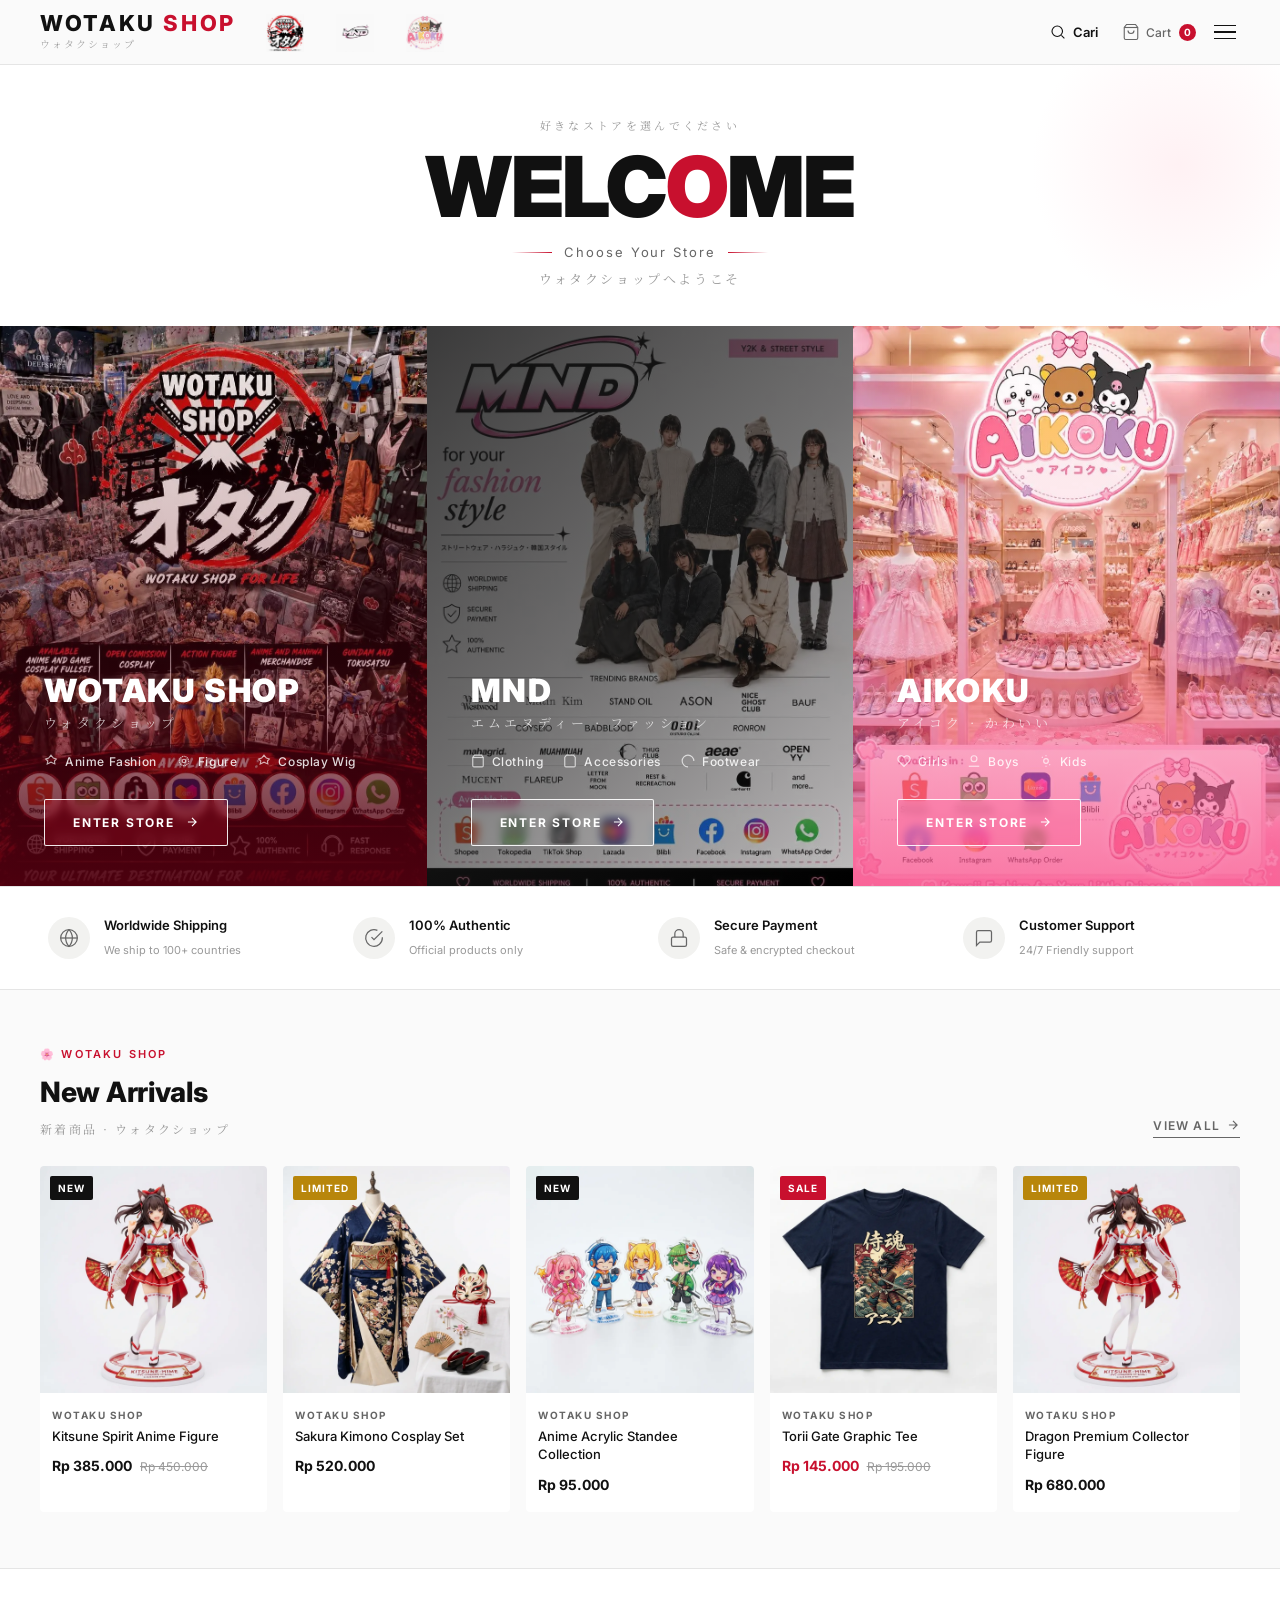
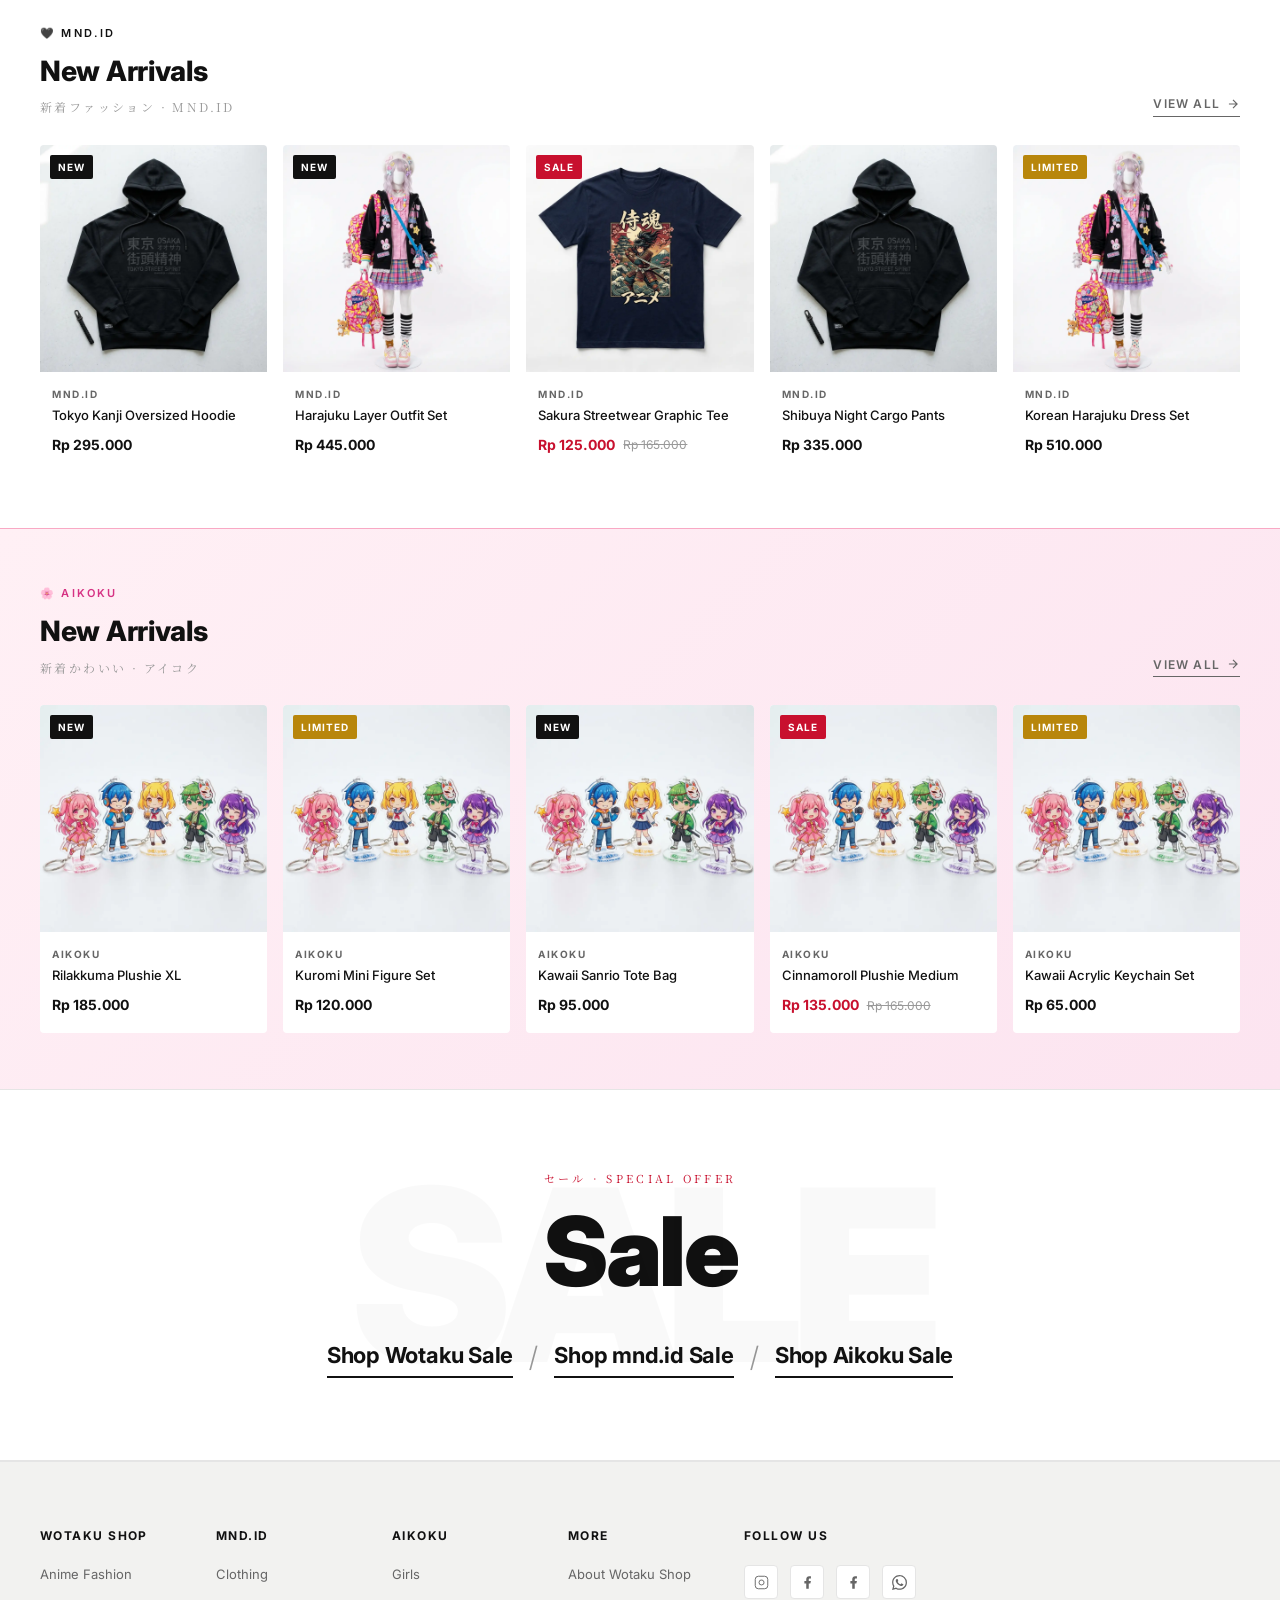
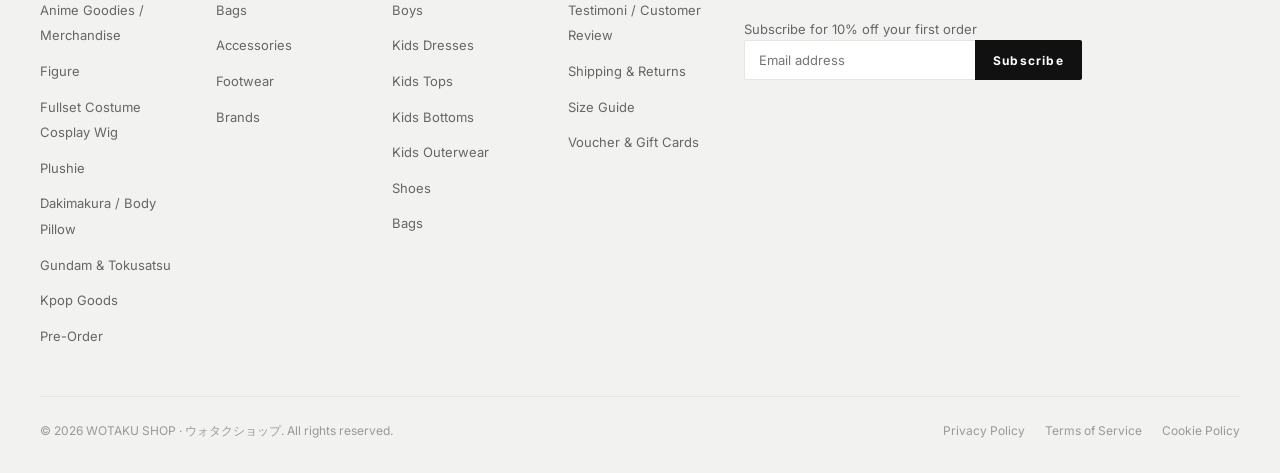
==== commit 4571a926: "update" ====
--- a/index.html
+++ b/index.html
@@ -25,7 +25,7 @@
   <div class="menu-overlay" id="menuOverlay" role="dialog" aria-modal="true" aria-label="Navigation Menu"></div>
   <nav class="mobile-menu" id="mobileMenu" aria-label="Mobile Navigation">
     <div class="mobile-menu-header">
-      <div class="mobile-menu-logo">WOTAKU <span class="red">MART</span></div>
+      <div class="mobile-menu-logo">WOTAKU <span class="red">SHOP</span></div>
       <button class="close-menu-btn" id="closeMenuBtn" aria-label="Close menu">
         <svg viewBox="0 0 24 24" fill="none" stroke="currentColor" stroke-width="1.5">
           <path d="M6 18L18 6M6 6l12 12" />
@@ -33,6 +33,13 @@
       </button>
     </div>
     <div class="mobile-nav-links">
+      <button class="search-btn mobile-search-btn" aria-label="Cari produk">
+        <svg viewBox="0 0 24 24" fill="none" stroke="currentColor" stroke-width="1.5" width="20" height="20">
+          <circle cx="11" cy="11" r="7" />
+          <path d="M16.5 16.5l4 4" />
+        </svg>
+        <span class="search-label">Cari Produk</span>
+      </button>
       <a href="index.html" class="mobile-logo-link">
         <img src="assets/images/logo_wotaku.webp" alt="Wotaku Shop" class="mobile-brand-logo" />
         <span class="nav-jp">ウォタクショップ</span>
@@ -76,7 +83,7 @@
       <!-- Nav Left: Logo + Store logos -->
       <div class="nav-left">
         <a href="#" class="nav-logo" aria-label="WOTAKU SHOP Home">
-          <div class="logo-brand">WOTAKU <span class="red">MART</span></div>
+          <div class="logo-brand">WOTAKU <span class="red">SHOP</span></div>
           <div class="logo-jp">ウォタクショップ</div>
         </a>
         <nav class="nav-links" aria-label="Main navigation">
@@ -94,7 +101,11 @@
 
       <!-- Nav Right: Cart + Hamburger -->
       <div class="nav-right">
-        <button class="search-btn" id="searchBtn" aria-label="Cari produk"><svg viewBox="0 0 24 24" fill="none" stroke="currentColor" stroke-width="1.5" width="18" height="18"><circle cx="11" cy="11" r="7"/><path d="M16.5 16.5l4 4"/></svg><span class="search-label">Cari</span></button>
+        <button class="search-btn" id="searchBtn" aria-label="Cari produk"><svg viewBox="0 0 24 24" fill="none"
+            stroke="currentColor" stroke-width="1.5" width="18" height="18">
+            <circle cx="11" cy="11" r="7" />
+            <path d="M16.5 16.5l4 4" />
+          </svg><span class="search-label">Cari</span></button>
         <button class="nav-icon-btn" aria-label="Shopping cart, 0 items" id="cartBtn">
           <svg viewBox="0 0 24 24" fill="none" stroke="currentColor" stroke-width="1.5">
             <path d="M6 2L3 6v14a2 2 0 0 0 2 2h14a2 2 0 0 0 2-2V6l-3-4z" />
@@ -227,7 +238,8 @@
           <div class="panel-tags">
             <span class="panel-tag">
               <svg viewBox="0 0 24 24" fill="none" stroke="currentColor" stroke-width="2">
-                <path d="M20.84 4.61a5.5 5.5 0 0 0-7.78 0L12 5.67l-1.06-1.06a5.5 5.5 0 0 0-7.78 7.78l1.06 1.06L12 21.23l7.78-7.78 1.06-1.06a5.5 5.5 0 0 0 0-7.78z" />
+                <path
+                  d="M20.84 4.61a5.5 5.5 0 0 0-7.78 0L12 5.67l-1.06-1.06a5.5 5.5 0 0 0-7.78 7.78l1.06 1.06L12 21.23l7.78-7.78 1.06-1.06a5.5 5.5 0 0 0 0-7.78z" />
               </svg>
               Girls
             </span>
@@ -884,16 +896,23 @@
   <div class="search-overlay" id="searchOverlay" role="dialog" aria-modal="true" aria-label="Cari produk">
     <div class="search-box">
       <div class="search-input-row">
-        <svg viewBox="0 0 24 24" fill="none" stroke="currentColor" stroke-width="1.5" width="20" height="20"><circle cx="11" cy="11" r="7"/><path d="M16.5 16.5l4 4"/></svg>
-        <input class="search-input-field" id="searchInputField" type="text" placeholder="Cari produk, brand, kategori..." autocomplete="off" />
-        <button class="search-close-btn" id="searchCloseBtn" aria-label="Tutup pencarian"><svg viewBox="0 0 24 24" fill="none" stroke="currentColor" stroke-width="2" width="14" height="14"><path d="M6 18L18 6M6 6l12 12"/></svg></button>
+        <svg viewBox="0 0 24 24" fill="none" stroke="currentColor" stroke-width="1.5" width="20" height="20">
+          <circle cx="11" cy="11" r="7" />
+          <path d="M16.5 16.5l4 4" />
+        </svg>
+        <input class="search-input-field" id="searchInputField" type="text"
+          placeholder="Cari produk, brand, kategori..." autocomplete="off" />
+        <button class="search-close-btn" id="searchCloseBtn" aria-label="Tutup pencarian"><svg viewBox="0 0 24 24"
+            fill="none" stroke="currentColor" stroke-width="2" width="14" height="14">
+            <path d="M6 18L18 6M6 6l12 12" />
+          </svg></button>
       </div>
       <div class="search-results" id="searchResults">
         <p class="search-hint">Produk populer</p>
       </div>
     </div>
   </div>
-    <script src="js/cart.js"></script>
+  <script src="js/cart.js"></script>
   <script src="js/product-data.js"></script>
   <script src="js/main.js"></script>
   <script>
@@ -915,6 +934,4 @@
   </script>
 </body>
 
-</html>
-
-
+</html>
--- a/css/style.css
+++ b/css/style.css
@@ -1033,6 +1033,9 @@
 }
 
 @media (max-width: 768px) {
+  .nav-right .search-btn { display: none; }
+  .mobile-search-btn { margin-bottom: 15px; width: 100%; justify-content: center; background: var(--bg-secondary); padding: 12px; border-radius: 8px; font-size: 15px; }
+  .mobile-search-btn:hover { background: var(--border); }
   .floating-wa { bottom: 20px; right: 20px; width: 52px; height: 52px; }
   .floating-wa svg { width: 30px; height: 30px; }
 }
